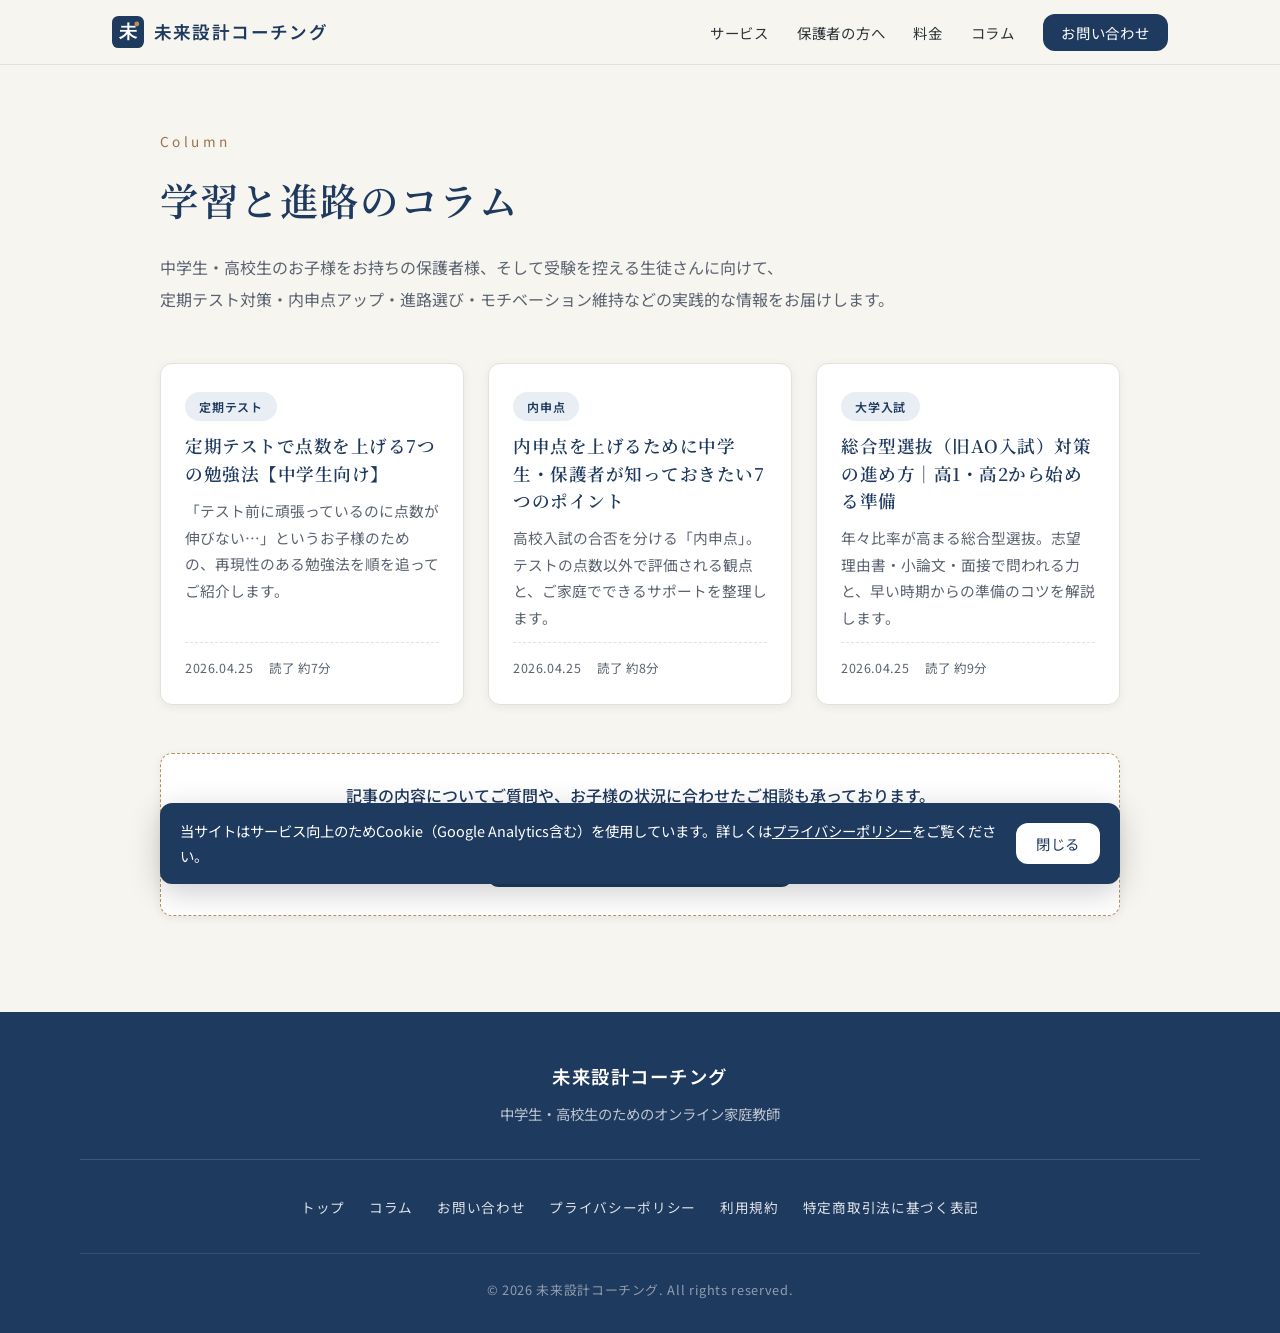
==== blog/index.html @ 023ea5d1 "保護者の声デザイン統一 + ブログ機能追加 (改善レポート 2-8) 保護者の声: - 受講生の声と同じ .voices/.voice 構造に統一 (デザインを揃えるため) - 学年・属性をメタ行に統" ====
<!DOCTYPE html>
<html lang="ja">
<head>
  <meta charset="UTF-8">
  <meta name="viewport" content="width=device-width, initial-scale=1.0">
  <title>コラム一覧 | 未来設計コーチング</title>
  <meta name="description" content="中学生・高校生のお子様をお持ちの保護者様向けに、定期テスト対策・内申点アップ・進路選びなど、学習と進路設計に役立つコラムをお届けします。">
  <meta name="theme-color" content="#1f3a5f">

  <link rel="canonical" href="https://online-miraiplan.github.io/mirai-coaching/blog/">
  <link rel="icon" href="../favicon.svg" type="image/svg+xml">
  <link rel="apple-touch-icon" href="../favicon.svg">

  <meta property="og:type" content="website">
  <meta property="og:url" content="https://online-miraiplan.github.io/mirai-coaching/blog/">
  <meta property="og:title" content="コラム一覧 | 未来設計コーチング">
  <meta property="og:description" content="中学生・高校生の学習と進路に役立つコラム集。">
  <meta property="og:image" content="https://online-miraiplan.github.io/mirai-coaching/og-image.png">
  <meta property="og:site_name" content="未来設計コーチング">
  <meta property="og:locale" content="ja_JP">

  <link rel="preconnect" href="https://fonts.googleapis.com">
  <link rel="preconnect" href="https://fonts.gstatic.com" crossorigin>
  <link rel="stylesheet" href="https://fonts.googleapis.com/css2?family=Noto+Sans+JP:wght@400;500;600;700&family=Noto+Serif+JP:wght@500;600;700&display=swap">
  <link rel="stylesheet" href="../style.css">

  <script async src="https://www.googletagmanager.com/gtag/js?id=G-MP6NMWTLZE"></script>
  <script>
    window.dataLayer = window.dataLayer || [];
    function gtag(){dataLayer.push(arguments);}
    gtag('js', new Date());
    gtag('config', 'G-MP6NMWTLZE');
  </script>
</head>
<body>
  <a href="#main" class="skip-link">本文へスキップ</a>
  <header class="header">
    <nav class="nav">
      <a href="../" class="nav__logo" aria-label="未来設計コーチング トップへ">
        <img src="../favicon.svg" alt="" width="28" height="28" class="nav__logo-img">
        <span>未来設計コーチング</span>
      </a>
      <ul class="nav__menu">
        <li><a href="../#about">サービス</a></li>
        <li><a href="../#parents">保護者の方へ</a></li>
        <li><a href="../#price">料金</a></li>
        <li><a href="./">コラム</a></li>
        <li><a href="../contact.html" class="nav__cta">お問い合わせ</a></li>
      </ul>
    </nav>
  </header>

  <main id="main" class="blog-list">
    <div class="blog-list__inner">
      <p class="section__eyebrow">Column</p>
      <h1 class="blog-list__title">学習と進路のコラム</h1>
      <p class="blog-list__lead">
        中学生・高校生のお子様をお持ちの保護者様、そして受験を控える生徒さんに向けて、<br>
        定期テスト対策・内申点アップ・進路選び・モチベーション維持などの実践的な情報をお届けします。
      </p>

      <ul class="blog-list__cards">
        <li>
          <a href="teiki-test-points-up.html" class="blog-card">
            <span class="blog-card__category">定期テスト</span>
            <h2 class="blog-card__title">定期テストで点数を上げる7つの勉強法【中学生向け】</h2>
            <p class="blog-card__excerpt">
              「テスト前に頑張っているのに点数が伸びない…」というお子様のための、再現性のある勉強法を順を追ってご紹介します。
            </p>
            <p class="blog-card__meta">
              <time datetime="2026-04-25">2026.04.25</time>
              <span>読了 約7分</span>
            </p>
          </a>
        </li>
        <li>
          <a href="naishin-up-guide.html" class="blog-card">
            <span class="blog-card__category">内申点</span>
            <h2 class="blog-card__title">内申点を上げるために中学生・保護者が知っておきたい7つのポイント</h2>
            <p class="blog-card__excerpt">
              高校入試の合否を分ける「内申点」。テストの点数以外で評価される観点と、ご家庭でできるサポートを整理します。
            </p>
            <p class="blog-card__meta">
              <time datetime="2026-04-25">2026.04.25</time>
              <span>読了 約8分</span>
            </p>
          </a>
        </li>
        <li>
          <a href="sougougata-senbatsu-guide.html" class="blog-card">
            <span class="blog-card__category">大学入試</span>
            <h2 class="blog-card__title">総合型選抜（旧AO入試）対策の進め方｜高1・高2から始める準備</h2>
            <p class="blog-card__excerpt">
              年々比率が高まる総合型選抜。志望理由書・小論文・面接で問われる力と、早い時期からの準備のコツを解説します。
            </p>
            <p class="blog-card__meta">
              <time datetime="2026-04-25">2026.04.25</time>
              <span>読了 約9分</span>
            </p>
          </a>
        </li>
      </ul>

      <div class="blog-list__cta section-cta">
        <p class="section-cta__lead">記事の内容についてご質問や、お子様の状況に合わせたご相談も承っております。</p>
        <a href="../contact.html" class="btn btn--primary">無料カウンセリングを予約する</a>
      </div>
    </div>
  </main>

  <footer class="footer">
    <div class="footer__inner">
      <p class="footer__logo">未来設計コーチング</p>
      <p class="footer__text">中学生・高校生のためのオンライン家庭教師</p>
      <ul class="footer__links">
        <li><a href="../">トップ</a></li>
        <li><a href="./">コラム</a></li>
        <li><a href="../contact.html">お問い合わせ</a></li>
        <li><a href="../privacy.html">プライバシーポリシー</a></li>
        <li><a href="../terms.html">利用規約</a></li>
        <li><a href="../tokusho.html">特定商取引法に基づく表記</a></li>
      </ul>
      <p class="footer__copy">&copy; 2026 未来設計コーチング. All rights reserved.</p>
    </div>
  </footer>

  <div class="cookie-banner" id="cookie-banner" role="region" aria-label="Cookie利用についての通知" hidden>
    <p class="cookie-banner__text">
      当サイトはサービス向上のためCookie（Google Analytics含む）を使用しています。詳しくは<a href="../privacy.html">プライバシーポリシー</a>をご覧ください。
    </p>
    <button type="button" class="cookie-banner__close" aria-label="通知を閉じる">閉じる</button>
  </div>

  <script>
    (function () {
      var banner = document.getElementById("cookie-banner");
      if (!banner) return;
      var dismissed = false;
      try { dismissed = localStorage.getItem("cookie-notice-dismissed") === "1"; } catch (e) {}
      if (dismissed) return;
      banner.hidden = false;
      banner.querySelector(".cookie-banner__close").addEventListener("click", function () {
        banner.hidden = true;
        try { localStorage.setItem("cookie-notice-dismissed", "1"); } catch (e) {}
      });
    })();
  </script>
</body>
</html>
---- style.css ----
:root {
  --color-bg: #f7f5f0;
  --color-surface: #ffffff;
  --color-text: #2c3338;
  --color-text-muted: #5b6370;
  --color-primary: #1f3a5f;
  --color-primary-dark: #15294a;
  --color-accent: #b8925a;
  --color-accent-dark: #97764a;
  --color-sub: #6b8faf;
  --color-sub-soft: #e8eef4;
  --color-border: #e5e1d8;
  --shadow-sm: 0 2px 8px rgba(31, 58, 95, 0.08);
  --shadow-md: 0 10px 30px rgba(31, 58, 95, 0.12);
  --shadow-lg: 0 24px 48px rgba(31, 58, 95, 0.18);
  --radius: 12px;
  --radius-sm: 6px;
  --font-serif: "Noto Serif JP", "Hiragino Mincho ProN", "Yu Mincho", "YuMincho", serif;
  --font-sans: "Noto Sans JP", "Hiragino Sans", "Yu Gothic", "YuGothic", "Meiryo", sans-serif;
  --header-height: 64px;
}

* {
  margin: 0;
  padding: 0;
  box-sizing: border-box;
}

html {
  scroll-behavior: smooth;
  scroll-padding-top: var(--header-height);
}

body {
  font-family: var(--font-sans);
  line-height: 1.8;
  color: var(--color-text);
  background: var(--color-bg);
  -webkit-font-smoothing: antialiased;
}

h1, h2, h3, h4,
.hero__title, .section__title, .card__title,
.teacher__name, .teacher__highlight-lead,
.legal__title, .legal__heading,
.price-model__title, .plans__extra-title {
  font-family: var(--font-serif);
  font-weight: 600;
  letter-spacing: 0.02em;
}

body.no-scroll {
  overflow: hidden;
}

a {
  color: inherit;
}

img {
  max-width: 100%;
  display: block;
}

:focus-visible {
  outline: 2px solid var(--color-accent);
  outline-offset: 3px;
  border-radius: 2px;
}

/* Skip link */
.skip-link {
  position: absolute;
  top: -100px;
  left: 1rem;
  background: var(--color-primary);
  color: #fff;
  padding: 0.75rem 1.25rem;
  border-radius: var(--radius);
  text-decoration: none;
  z-index: 200;
  transition: top 0.2s;
}

.skip-link:focus {
  top: 1rem;
}

/* Header */
.header {
  position: sticky;
  top: 0;
  background: rgba(247, 245, 240, 0.95);
  -webkit-backdrop-filter: blur(8px);
  backdrop-filter: blur(8px);
  border-bottom: 1px solid var(--color-border);
  z-index: 100;
}

.nav {
  max-width: 1120px;
  margin: 0 auto;
  padding: 0.9rem 2rem;
  display: flex;
  justify-content: space-between;
  align-items: center;
  min-height: var(--header-height);
}

.nav__logo {
  display: flex;
  align-items: center;
  gap: 0.6rem;
  font-size: 1.1rem;
  font-weight: 600;
  letter-spacing: 0.08em;
  color: var(--color-primary);
  text-decoration: none;
}

.nav__logo-img {
  width: 32px;
  height: 32px;
}

.nav__menu {
  list-style: none;
  display: flex;
  gap: 1.75rem;
  align-items: center;
}

.nav__menu a {
  font-size: 0.9rem;
  text-decoration: none;
  color: var(--color-text);
  transition: color 0.2s;
  letter-spacing: 0.05em;
}

.nav__menu a:hover {
  color: var(--color-accent);
}

.nav__cta {
  background: var(--color-primary);
  color: #fff !important;
  padding: 0.5rem 1.15rem;
  border-radius: var(--radius);
  transition: background 0.2s;
}

.nav__cta:hover {
  background: var(--color-primary-dark);
  color: #fff !important;
}

.nav__toggle {
  display: none;
  background: transparent;
  border: 0;
  width: 44px;
  height: 44px;
  cursor: pointer;
  padding: 10px;
  position: relative;
}

.nav__toggle-bar {
  display: block;
  width: 24px;
  height: 2px;
  background: var(--color-primary);
  margin: 5px auto;
  transition: transform 0.25s, opacity 0.25s;
}

.nav__toggle[aria-expanded="true"] .nav__toggle-bar:nth-child(1) {
  transform: translateY(7px) rotate(45deg);
}

.nav__toggle[aria-expanded="true"] .nav__toggle-bar:nth-child(2) {
  opacity: 0;
}

.nav__toggle[aria-expanded="true"] .nav__toggle-bar:nth-child(3) {
  transform: translateY(-7px) rotate(-45deg);
}

/* Hero */
.hero {
  padding: 6rem 2rem 7rem;
  background: linear-gradient(180deg, #f7f5f0 0%, #ede8dc 100%);
  position: relative;
  overflow: hidden;
}

.hero::before {
  content: "";
  position: absolute;
  top: -120px;
  right: -120px;
  width: 400px;
  height: 400px;
  background: radial-gradient(circle, rgba(184, 146, 90, 0.12) 0%, transparent 70%);
  border-radius: 50%;
}

.hero__inner {
  max-width: 1120px;
  margin: 0 auto;
  display: grid;
  grid-template-columns: 1.1fr 0.9fr;
  align-items: center;
  gap: 3rem;
  position: relative;
}

.hero__body {
  text-align: left;
}

.hero__visual {
  position: relative;
}

.hero__svg {
  width: 100%;
  height: auto;
  display: block;
}

.hero__lead {
  font-size: 0.95rem;
  color: var(--color-accent-dark);
  letter-spacing: 0.2em;
  margin-bottom: 1.5rem;
}

.hero__title {
  font-size: clamp(2.2rem, 5vw, 3.6rem);
  font-weight: 600;
  line-height: 1.4;
  color: var(--color-primary);
  margin-bottom: 2rem;
  letter-spacing: 0.05em;
}

.hero__desc {
  font-size: 1.05rem;
  color: var(--color-text-muted);
  margin-bottom: 3rem;
  line-height: 2;
}

.hero__actions {
  display: flex;
  gap: 1rem;
  flex-wrap: wrap;
}

/* Buttons */
.btn {
  display: inline-block;
  padding: 0.9rem 2.25rem;
  font-size: 0.95rem;
  letter-spacing: 0.1em;
  text-decoration: none;
  border-radius: var(--radius);
  transition: all 0.25s;
  border: 1px solid transparent;
  cursor: pointer;
  font-family: inherit;
}

.btn--primary {
  background: var(--color-primary);
  color: #fff;
}

.btn--primary:hover {
  background: var(--color-primary-dark);
  transform: translateY(-1px);
  box-shadow: var(--shadow-md);
}

.btn--ghost {
  background: transparent;
  color: var(--color-primary);
  border-color: var(--color-primary);
}

.btn--ghost:hover {
  background: var(--color-primary);
  color: #fff;
}

.btn--block {
  display: block;
  width: 100%;
  padding: 1.1rem;
  font-size: 1rem;
  margin-top: 1rem;
}

.btn:disabled,
.btn[disabled] {
  opacity: 0.6;
  cursor: not-allowed;
  transform: none !important;
  box-shadow: none !important;
}

/* Sections */
.section {
  padding: 6rem 2rem;
}

.section--alt {
  background: var(--color-surface);
}

.section__inner {
  max-width: 1120px;
  margin: 0 auto;
  text-align: center;
}

.section__inner--narrow {
  max-width: 720px;
}

.section__eyebrow {
  font-size: 0.85rem;
  color: var(--color-accent-dark);
  letter-spacing: 0.25em;
  margin-bottom: 0.75rem;
}

.section__title {
  font-size: clamp(1.6rem, 3vw, 2.2rem);
  color: var(--color-primary);
  margin-bottom: 2.5rem;
  font-weight: 600;
  letter-spacing: 0.05em;
}

.section__text {
  font-size: 1rem;
  color: var(--color-text-muted);
  margin-bottom: 2rem;
  line-height: 2;
}

/* Cards */
.cards {
  display: grid;
  grid-template-columns: repeat(auto-fit, minmax(280px, 1fr));
  gap: 2rem;
  margin-top: 3rem;
  text-align: left;
}

.card {
  position: relative;
  padding: 2.25rem 1.75rem 2rem;
  background: var(--color-surface);
  border: 1px solid var(--color-border);
  border-radius: var(--radius);
  transition: transform 0.25s, box-shadow 0.25s, border-color 0.25s;
  overflow: hidden;
}

.card::before {
  content: "";
  position: absolute;
  top: 0;
  left: 0;
  width: 100%;
  height: 4px;
  background: linear-gradient(90deg, var(--color-accent), var(--color-sub));
  opacity: 0;
  transition: opacity 0.3s;
}

.card:hover {
  transform: translateY(-6px);
  box-shadow: var(--shadow-md);
  border-color: transparent;
}

.card:hover::before {
  opacity: 1;
}

.card__icon {
  width: 56px;
  height: 56px;
  border-radius: 14px;
  background: linear-gradient(135deg, rgba(184, 146, 90, 0.12), rgba(31, 58, 95, 0.08));
  color: var(--color-primary);
  display: flex;
  align-items: center;
  justify-content: center;
  margin-bottom: 1.25rem;
  transition: transform 0.3s, color 0.3s;
}

.card:hover .card__icon {
  transform: rotate(-6deg) scale(1.05);
  color: var(--color-accent-dark);
}

.card__num {
  font-family: var(--font-serif);
  font-size: 0.78rem;
  color: var(--color-accent-dark);
  letter-spacing: 0.3em;
  margin-bottom: 0.5rem;
  font-weight: 500;
}

.card__title {
  font-size: 1.25rem;
  color: var(--color-primary);
  margin-bottom: 1rem;
  font-weight: 600;
}

.card__text {
  color: var(--color-text-muted);
  font-size: 0.95rem;
  line-height: 1.9;
}

/* Teacher */
.teacher {
  display: grid;
  grid-template-columns: 260px 1fr;
  gap: 3rem;
  margin-top: 2.5rem;
  text-align: left;
  max-width: 960px;
  margin-left: auto;
  margin-right: auto;
}

.teacher__aside {
  text-align: center;
}

.teacher__avatar {
  width: 160px;
  height: 160px;
  border-radius: 50%;
  overflow: hidden;
  display: flex;
  align-items: center;
  justify-content: center;
  margin: 0 auto 1.5rem;
  box-shadow: var(--shadow-md);
  background: var(--color-sub-soft);
}

.teacher__avatar svg,
.teacher__avatar picture,
.teacher__avatar img {
  width: 100%;
  height: 100%;
  display: block;
  object-fit: cover;
  object-position: center top;
}

.teacher__meta {
  text-align: center;
}

.teacher__name {
  font-size: 1.3rem;
  color: var(--color-primary);
  font-weight: 600;
  margin-bottom: 0.75rem;
  letter-spacing: 0.05em;
}

.teacher__role {
  display: block;
  font-size: 0.85rem;
  color: var(--color-accent-dark);
  font-weight: 400;
  letter-spacing: 0.15em;
  margin-top: 0.25rem;
}

.teacher__tags {
  list-style: none;
  display: flex;
  flex-wrap: wrap;
  gap: 0.4rem;
  justify-content: center;
}

.teacher__tags li {
  font-size: 0.8rem;
  background: var(--color-bg);
  border: 1px solid var(--color-border);
  padding: 0.25rem 0.75rem;
  border-radius: 999px;
  color: var(--color-text-muted);
}

.teacher__body p {
  color: var(--color-text);
  margin-bottom: 1.25rem;
  line-height: 2;
  font-size: 1rem;
}

.teacher__body strong {
  color: var(--color-primary);
  font-weight: 600;
}

/* Plans */
.plans {
  display: grid;
  grid-template-columns: repeat(auto-fit, minmax(280px, 1fr));
  gap: 2rem;
  max-width: 800px;
  margin: 3rem auto 1.5rem;
}

.plan {
  padding: 2.5rem 2rem;
  background: var(--color-bg);
  border: 1px solid var(--color-border);
  border-radius: var(--radius);
  text-align: center;
}

.plan--highlight {
  background: var(--color-primary);
  color: #fff;
  border-color: var(--color-primary);
  transform: scale(1.02);
}

.plan__name {
  font-size: 1.2rem;
  margin-bottom: 1.25rem;
  font-weight: 600;
  letter-spacing: 0.05em;
}

.plan__price {
  font-size: 2.4rem;
  font-weight: 600;
  margin-bottom: 1.5rem;
  color: var(--color-primary);
  letter-spacing: 0.02em;
}

.plan--highlight .plan__price {
  color: #fff;
}

.plan__price span {
  font-size: 1.2rem;
  margin-right: 0.2rem;
}

.plan__price small {
  font-size: 0.85rem;
  font-weight: 400;
  color: var(--color-text-muted);
  margin-left: 0.3rem;
}

.plan--highlight .plan__price small {
  color: rgba(255, 255, 255, 0.8);
}

.plan__list {
  list-style: none;
  text-align: left;
  border-top: 1px solid var(--color-border);
  padding-top: 1.25rem;
}

.plan--highlight .plan__list {
  border-color: rgba(255, 255, 255, 0.2);
}

.plan__list li {
  padding: 0.5rem 0;
  font-size: 0.95rem;
  padding-left: 1.25rem;
  position: relative;
}

.plan__list li::before {
  content: "・";
  position: absolute;
  left: 0;
  color: var(--color-accent);
}

.plans__note {
  font-size: 0.85rem;
  color: var(--color-text-muted);
  margin-top: 1.5rem;
  line-height: 1.9;
}

/* FAQ */
.faq {
  text-align: left;
  margin-top: 2rem;
}

.faq__item {
  background: var(--color-surface);
  border: 1px solid var(--color-border);
  border-radius: var(--radius);
  margin-bottom: 0.75rem;
  overflow: hidden;
  transition: box-shadow 0.2s;
}

.faq__item:hover {
  box-shadow: var(--shadow-sm);
}

.faq__item[open] {
  box-shadow: var(--shadow-sm);
}

.faq__q {
  padding: 1.1rem 3rem 1.1rem 1.5rem;
  font-weight: 600;
  color: var(--color-primary);
  cursor: pointer;
  list-style: none;
  position: relative;
  font-size: 1rem;
  line-height: 1.6;
}

.faq__q::-webkit-details-marker {
  display: none;
}

.faq__q::before {
  content: "Q";
  display: inline-block;
  color: var(--color-accent);
  font-weight: 600;
  margin-right: 0.75rem;
  letter-spacing: 0.05em;
}

.faq__q::after {
  content: "+";
  position: absolute;
  right: 1.5rem;
  top: 50%;
  transform: translateY(-50%);
  font-size: 1.5rem;
  color: var(--color-accent);
  transition: transform 0.25s;
  line-height: 1;
}

.faq__item[open] .faq__q::after {
  content: "−";
}

.faq__a {
  padding: 0 1.5rem 1.25rem;
  color: var(--color-text-muted);
  line-height: 1.9;
  font-size: 0.95rem;
}

.faq__a ul {
  padding-left: 1.25rem;
  margin: 0.5rem 0;
}

.faq__a strong {
  color: var(--color-primary);
  font-weight: 600;
}

.faq__category {
  font-size: 0.85rem;
  font-weight: 600;
  color: var(--color-accent-dark);
  letter-spacing: 0.1em;
  text-transform: uppercase;
  margin: 2rem 0 0.75rem;
  padding-left: 0.75rem;
  border-left: 3px solid var(--color-accent);
}

.faq__category:first-child {
  margin-top: 0.5rem;
}

/* Form */
.form {
  text-align: left;
  margin-top: 2rem;
}

.form__row {
  margin-bottom: 1.5rem;
}

.form__label {
  display: block;
  font-size: 0.9rem;
  margin-bottom: 0.5rem;
  color: var(--color-primary);
  font-weight: 500;
  letter-spacing: 0.05em;
}

.required {
  display: inline-block;
  font-size: 0.7rem;
  background: var(--color-accent);
  color: #fff;
  padding: 0.1rem 0.5rem;
  border-radius: 2px;
  margin-left: 0.5rem;
  vertical-align: middle;
}

.form__input {
  width: 100%;
  padding: 0.85rem 1rem;
  font-size: 1rem;
  border: 1px solid var(--color-border);
  border-radius: var(--radius);
  background: #fff;
  font-family: inherit;
  color: var(--color-text);
  transition: border-color 0.2s, box-shadow 0.2s;
}

.form__input:focus {
  outline: none;
  border-color: var(--color-primary);
  box-shadow: 0 0 0 3px rgba(31, 58, 95, 0.08);
}

textarea.form__input {
  resize: vertical;
}

.form__consent {
  font-size: 0.9rem;
  color: var(--color-text-muted);
}

.form__consent label {
  display: flex;
  align-items: flex-start;
  gap: 0.6rem;
  cursor: pointer;
  line-height: 1.7;
}

.form__consent input[type="checkbox"] {
  margin-top: 0.35em;
  flex-shrink: 0;
}

.form__consent a {
  color: var(--color-primary);
  text-decoration: underline;
}

.form__status {
  margin-top: 1rem;
  padding: 0.9rem 1rem;
  border-radius: var(--radius);
  font-size: 0.95rem;
  min-height: 1.2em;
}

.form__status:empty {
  display: none;
}

.form__status--loading {
  background: #f0ede4;
  color: var(--color-text-muted);
}

.form__status--success {
  background: #e8f0e6;
  color: #2d5a2d;
  border: 1px solid #c8dbc2;
}

.form__status--error {
  background: #fbecec;
  color: #8a2a2a;
  border: 1px solid #eccccc;
}

/* Legal pages */
.legal {
  padding: 4rem 2rem 6rem;
}

.legal__inner {
  max-width: 820px;
  margin: 0 auto;
}

.legal__title {
  font-size: clamp(1.8rem, 4vw, 2.4rem);
  color: var(--color-primary);
  margin-bottom: 2.5rem;
  font-weight: 600;
  letter-spacing: 0.05em;
}

.legal__heading {
  font-size: 1.15rem;
  color: var(--color-primary);
  margin: 2.5rem 0 1rem;
  font-weight: 600;
  padding-bottom: 0.5rem;
  border-bottom: 1px solid var(--color-border);
}

.legal__text {
  color: var(--color-text);
  line-height: 2;
  margin-bottom: 1rem;
  font-size: 0.98rem;
}

.legal__text a {
  color: var(--color-primary);
  text-decoration: underline;
}

.legal__list {
  padding-left: 1.5rem;
  margin-bottom: 1rem;
  color: var(--color-text);
  line-height: 2;
}

.legal__list li {
  margin-bottom: 0.25rem;
  font-size: 0.98rem;
}

.legal__meta {
  margin-top: 3rem;
  color: var(--color-text-muted);
  font-size: 0.9rem;
  text-align: right;
}

.legal__table {
  width: 100%;
  border-collapse: collapse;
  margin-top: 1.5rem;
  background: var(--color-surface);
  box-shadow: var(--shadow-sm);
  border-radius: var(--radius);
  overflow: hidden;
}

.legal__table th,
.legal__table td {
  padding: 1rem 1.25rem;
  text-align: left;
  border-bottom: 1px solid var(--color-border);
  vertical-align: top;
  font-size: 0.95rem;
  line-height: 1.9;
}

.legal__table th {
  background: var(--color-bg);
  color: var(--color-primary);
  font-weight: 600;
  white-space: nowrap;
  width: 38%;
}

.legal__table tr:last-child th,
.legal__table tr:last-child td {
  border-bottom: 0;
}

.legal__table a {
  color: var(--color-primary);
  text-decoration: underline;
}

/* Voices */
.voices {
  display: grid;
  grid-template-columns: repeat(2, 1fr);
  gap: 1.5rem;
  margin-top: 3rem;
  text-align: left;
}

@media (max-width: 720px) {
  .voices {
    grid-template-columns: 1fr;
  }
}

.voice {
  background: var(--color-surface);
  border: 1px solid var(--color-border);
  border-left: 3px solid var(--color-accent);
  border-radius: var(--radius);
  padding: 1.75rem 1.5rem 1.25rem;
  margin: 0;
  box-shadow: var(--shadow-sm);
  display: flex;
  flex-direction: column;
}

.voice__text {
  margin: 0 0 1rem;
  padding: 0;
  color: var(--color-text);
  font-size: 0.95rem;
  line-height: 2;
  position: relative;
  quotes: "「" "」";
  flex: 1;
}

.voice__text::before {
  content: open-quote;
  color: var(--color-accent);
  font-size: 1.6rem;
  line-height: 1;
  vertical-align: -0.1em;
  margin-right: 0.1em;
}

.voice__text::after {
  content: close-quote;
  color: var(--color-accent);
  font-size: 1.6rem;
  line-height: 1;
  vertical-align: -0.1em;
}

.voice__meta {
  font-size: 0.85rem;
  color: var(--color-accent-dark);
  letter-spacing: 0.1em;
  padding-top: 0.75rem;
  border-top: 1px dashed var(--color-border);
}

.voices__note {
  margin-top: 2rem;
  font-size: 0.8rem;
  color: var(--color-text-muted);
  text-align: center;
}

/* Price table */
.price-table {
  display: grid;
  grid-template-columns: 1.2fr 1fr 1fr;
  background: var(--color-surface);
  border: 1px solid var(--color-border);
  border-radius: var(--radius);
  overflow: hidden;
  margin: 3rem auto 2rem;
  box-shadow: var(--shadow-sm);
  max-width: 820px;
}

.price-table__head {
  display: contents;
}

.price-table__head > div {
  background: var(--color-primary);
  color: #fff;
  padding: 0.9rem 1rem;
  font-size: 0.9rem;
  letter-spacing: 0.1em;
  text-align: center;
  font-weight: 600;
}

.price-table__row {
  display: contents;
}

.price-table__row > div {
  padding: 1.1rem 1rem;
  border-bottom: 1px solid var(--color-border);
  text-align: center;
}

.price-table__row:last-child > div {
  border-bottom: 0;
}

.price-table__grade {
  text-align: left !important;
  font-weight: 600;
  color: var(--color-primary);
  background: var(--color-bg);
  font-size: 0.95rem;
}

.price-table__cell {
  display: flex;
  flex-direction: column;
  align-items: center;
  gap: 0.15rem;
}

.price-table__price {
  font-size: 1.25rem;
  font-weight: 600;
  color: var(--color-primary);
  letter-spacing: 0.02em;
}

.price-table__price small {
  font-size: 0.75rem;
  font-weight: 400;
  color: var(--color-text-muted);
  margin-left: 0.15rem;
}

.price-table__tax {
  font-size: 0.75rem;
  color: var(--color-text-muted);
}

/* Plans extra */
.plans__extra {
  max-width: 720px;
  margin: 2.5rem auto 1.5rem;
  padding: 1.5rem 1.75rem;
  background: var(--color-bg);
  border: 1px solid var(--color-border);
  border-radius: var(--radius);
  text-align: left;
}

.plans__extra-title {
  font-size: 0.95rem;
  color: var(--color-accent-dark);
  letter-spacing: 0.15em;
  margin-bottom: 1rem;
  font-weight: 600;
}

.plans__extra-list {
  display: grid;
  grid-template-columns: auto 1fr;
  gap: 0.6rem 1.25rem;
  font-size: 0.95rem;
}

.plans__extra-list dt {
  font-weight: 600;
  color: var(--color-primary);
  white-space: nowrap;
}

.plans__extra-list dd {
  color: var(--color-text);
}

.plans__extra-note {
  display: block;
  font-size: 0.82rem;
  color: var(--color-text-muted);
  margin-top: 0.15rem;
}

/* Floating CTA */
.float-cta {
  position: fixed;
  right: 1.25rem;
  bottom: 1.25rem;
  background: var(--color-accent);
  color: #fff;
  padding: 0.9rem 1.25rem;
  border-radius: 999px;
  text-decoration: none;
  font-size: 0.9rem;
  font-weight: 600;
  letter-spacing: 0.05em;
  box-shadow: 0 8px 24px rgba(31, 58, 95, 0.25);
  display: inline-flex;
  align-items: center;
  gap: 0.55rem;
  z-index: 140;
  opacity: 0;
  transform: translateY(20px);
  pointer-events: none;
  transition: opacity 0.3s, transform 0.3s, background 0.2s;
}

.float-cta--visible {
  opacity: 1;
  transform: translateY(0);
  pointer-events: auto;
}

.float-cta:hover {
  background: var(--color-accent-dark);
}

.float-cta__icon {
  font-size: 1.15rem;
  line-height: 1;
}

.float-cta__text {
  line-height: 1.3;
  font-size: 0.82rem;
}

/* Cookie banner */
.cookie-banner {
  position: fixed;
  left: 1rem;
  right: 1rem;
  bottom: 1rem;
  max-width: 960px;
  margin: 0 auto;
  background: var(--color-primary);
  color: #fff;
  padding: 1rem 1.25rem;
  border-radius: var(--radius);
  box-shadow: 0 8px 32px rgba(0, 0, 0, 0.2);
  display: flex;
  align-items: center;
  gap: 1rem;
  z-index: 150;
  font-size: 0.9rem;
  line-height: 1.7;
}

.cookie-banner[hidden] {
  display: none;
}

.cookie-banner__text {
  flex: 1;
  margin: 0;
}

.cookie-banner__text a {
  color: #fff;
  text-decoration: underline;
}

.cookie-banner__close {
  flex-shrink: 0;
  background: #fff;
  color: var(--color-primary);
  border: 0;
  padding: 0.6rem 1.25rem;
  font-size: 0.9rem;
  border-radius: var(--radius);
  cursor: pointer;
  font-family: inherit;
  letter-spacing: 0.05em;
  transition: background 0.2s;
}

.cookie-banner__close:hover {
  background: var(--color-bg);
}

@media (max-width: 560px) {
  .cookie-banner {
    flex-direction: column;
    align-items: stretch;
    text-align: center;
    gap: 0.75rem;
  }
}

/* Footer */
.footer {
  background: var(--color-primary);
  color: #fff;
  padding: 3rem 2rem 2rem;
  text-align: center;
}

.footer__inner {
  max-width: 1120px;
  margin: 0 auto;
}

.footer__logo {
  font-size: 1.15rem;
  font-weight: 600;
  letter-spacing: 0.08em;
  margin-bottom: 0.5rem;
}

.footer__text {
  font-size: 0.9rem;
  color: rgba(255, 255, 255, 0.7);
  margin-bottom: 2rem;
}

.footer__info {
  display: inline-grid;
  grid-template-columns: auto 1fr;
  gap: 0.4rem 1.5rem;
  text-align: left;
  font-size: 0.85rem;
  color: rgba(255, 255, 255, 0.8);
  margin-bottom: 2rem;
  line-height: 1.8;
}

.footer__info dt {
  font-weight: 600;
  color: rgba(255, 255, 255, 0.9);
}

.footer__links {
  list-style: none;
  display: flex;
  justify-content: center;
  gap: 1.5rem;
  flex-wrap: wrap;
  margin-bottom: 2rem;
  padding-top: 2rem;
  border-top: 1px solid rgba(255, 255, 255, 0.15);
}

.footer__links a {
  color: rgba(255, 255, 255, 0.85);
  font-size: 0.85rem;
  text-decoration: none;
  letter-spacing: 0.05em;
}

.footer__links a:hover {
  color: #fff;
  text-decoration: underline;
}

.footer__copy {
  font-size: 0.8rem;
  color: rgba(255, 255, 255, 0.5);
  letter-spacing: 0.05em;
  padding-top: 1.5rem;
  border-top: 1px solid rgba(255, 255, 255, 0.1);
}

/* Responsive */
@media (max-width: 900px) {
  .teacher {
    grid-template-columns: 1fr;
    gap: 2rem;
  }
  .teacher__avatar {
    width: 120px;
    height: 120px;
  }
  .hero__inner {
    grid-template-columns: 1fr;
    text-align: center;
    gap: 2rem;
  }
  .hero__body {
    text-align: center;
  }
  .hero__actions {
    justify-content: center;
  }
  .hero__visual {
    max-width: 420px;
    margin: 0 auto;
  }
}

@media (max-width: 768px) {
  .nav {
    padding: 0.75rem 1.25rem;
  }
  .nav__logo {
    font-size: 1rem;
  }
  .nav__toggle {
    display: block;
  }
  .nav__menu {
    position: fixed;
    top: var(--header-height);
    left: 0;
    right: 0;
    bottom: 0;
    background: #ffffff;
    flex-direction: column;
    align-items: stretch;
    gap: 0;
    padding: 1.5rem;
    transform: translateX(100%);
    transition: transform 0.3s;
    overflow-y: auto;
    z-index: 110;
    box-shadow: -8px 0 24px rgba(31, 58, 95, 0.1);
  }
  .nav__menu--open {
    transform: translateX(0);
  }
  .nav__menu li {
    border-bottom: 1px solid var(--color-border);
  }
  .nav__menu a {
    display: block;
    padding: 1.1rem 0.75rem;
    font-size: 1.05rem;
    color: var(--color-primary);
    font-weight: 600;
    letter-spacing: 0.06em;
    opacity: 1;
  }
  .nav__menu a:hover,
  .nav__menu a:focus {
    color: var(--color-accent);
    background: var(--color-sub-soft);
  }
  .nav__cta {
    margin-top: 1rem;
    text-align: center;
  }
  body.no-scroll .float-cta {
    display: none;
  }
  .hero {
    padding: 4rem 1.25rem 5rem;
  }
  .section {
    padding: 4rem 1.25rem;
  }
  .legal {
    padding: 3rem 1.25rem 5rem;
  }
  .plan--highlight {
    transform: none;
  }
  .legal__table th {
    width: 35%;
    font-size: 0.9rem;
  }
  .legal__table th,
  .legal__table td {
    padding: 0.85rem 0.9rem;
    font-size: 0.9rem;
  }
  .footer {
    padding: 2.5rem 1.25rem 2rem;
  }
  .footer__links {
    gap: 1rem;
    flex-direction: column;
    align-items: center;
  }
  .price-table {
    grid-template-columns: 1fr;
  }
  .price-table__head {
    display: none;
  }
  .price-table__row {
    display: block;
    padding: 1rem 1.25rem;
    border-bottom: 1px solid var(--color-border);
  }
  .price-table__row:last-child {
    border-bottom: 0;
  }
  .price-table__row > div {
    border-bottom: 0;
    padding: 0.4rem 0;
    text-align: left;
  }
  .price-table__grade {
    background: transparent;
    font-size: 1rem;
    padding-bottom: 0.5rem !important;
    border-bottom: 1px dashed var(--color-border) !important;
    margin-bottom: 0.5rem;
  }
  .price-table__cell {
    flex-direction: row;
    align-items: baseline;
    justify-content: space-between;
    gap: 0.5rem;
  }
  .price-table__cell::before {
    content: attr(data-label);
    font-size: 0.85rem;
    color: var(--color-accent-dark);
    letter-spacing: 0.1em;
    font-weight: 600;
  }
  .plans__extra-list {
    grid-template-columns: 1fr;
    gap: 0.75rem 0;
  }
  .plans__extra-list dt {
    border-top: 1px solid var(--color-border);
    padding-top: 0.75rem;
  }
  .plans__extra-list dt:first-child {
    border-top: 0;
    padding-top: 0;
  }
  .float-cta {
    right: 1rem;
    bottom: 1rem;
    padding: 0.75rem 1rem;
  }
}

/* ===== Hero badges ===== */
.hero__badges {
  list-style: none;
  display: flex;
  flex-wrap: wrap;
  justify-content: center;
  gap: 0.6rem 0.8rem;
  margin: 0 0 2rem;
  padding: 0;
}

.hero__badges li {
  display: inline-flex;
  align-items: center;
  gap: 0.5rem;
  padding: 0.6rem 1.15rem;
  background: #fff;
  border: 1px solid var(--color-border);
  border-radius: 999px;
  font-size: 1rem;
  font-weight: 600;
  color: var(--color-primary);
  box-shadow: var(--shadow-sm);
  letter-spacing: 0.02em;
  font-family: var(--font-sans);
}

.hero__badge-check {
  display: inline-flex;
  align-items: center;
  justify-content: center;
  width: 22px;
  height: 22px;
  border-radius: 50%;
  background: var(--color-accent);
  color: #fff;
  font-size: 0.75rem;
  font-weight: 700;
}

/* ===== Teacher highlight ===== */
.teacher__highlight {
  max-width: 820px;
  margin: 2rem auto 2.5rem;
  padding: 1.75rem 2rem;
  background: linear-gradient(135deg, rgba(184, 146, 90, 0.1), rgba(31, 58, 95, 0.06));
  border-left: 4px solid var(--color-accent);
  border-radius: var(--radius);
  text-align: left;
}

.teacher__highlight-lead {
  font-size: 1.25rem;
  font-weight: 600;
  color: var(--color-primary);
  margin: 0 0 0.75rem;
  letter-spacing: 0.02em;
}

.teacher__highlight-text {
  font-size: 0.98rem;
  line-height: 1.9;
  color: var(--color-text);
  margin: 0;
}

.teacher__highlight-text strong {
  color: var(--color-primary);
  font-weight: 600;
}

/* ===== Compare table ===== */
.compare {
  display: grid;
  grid-template-columns: 1.3fr 1fr 1fr 1.15fr;
  gap: 0;
  margin-top: 2.5rem;
  background: var(--color-surface);
  border: 1px solid var(--color-border);
  border-radius: var(--radius);
  overflow: hidden;
  text-align: left;
}

.compare__head,
.compare__row {
  display: contents;
}

.compare__head > *,
.compare__row > * {
  padding: 1rem 1.25rem;
  border-bottom: 1px solid var(--color-border);
  display: flex;
  flex-direction: column;
  justify-content: center;
  gap: 0.3rem;
}

.compare__head > * {
  background: var(--color-bg);
  font-weight: 600;
  color: var(--color-primary);
  font-size: 0.95rem;
  text-align: center;
  align-items: center;
}

.compare__head .compare__us {
  background: var(--color-primary);
  color: #fff;
}

.compare__label {
  font-weight: 600;
  color: var(--color-primary);
  font-size: 0.95rem;
  background: var(--color-bg);
}

.compare__cell {
  text-align: center;
  align-items: center;
}

.compare__cell.compare__us {
  background: rgba(184, 146, 90, 0.08);
}

.compare__mark {
  font-size: 1.5rem;
  font-weight: 700;
  line-height: 1;
}

.compare__mark--best { color: var(--color-accent-dark); }
.compare__mark--good { color: var(--color-primary); }
.compare__mark--mid  { color: #a0a69f; }
.compare__mark--bad  { color: #b5524a; }

.compare__note {
  font-size: 0.78rem;
  color: var(--color-text-muted);
  line-height: 1.5;
}

.compare__row:last-child > * {
  border-bottom: 0;
}

.compare-note,
.compare__note-global {
  font-size: 0.85rem;
  color: var(--color-text-muted);
}

.compare + .compare__note {
  margin-top: 1rem;
  font-size: 0.85rem;
  color: var(--color-text-muted);
}

/* ===== Price model cases ===== */
.price-model {
  margin-top: 2.5rem;
  padding: 2rem;
  background: var(--color-surface);
  border: 1px solid var(--color-border);
  border-radius: var(--radius);
  text-align: left;
}

.price-model__title {
  font-size: 1.15rem;
  color: var(--color-primary);
  font-weight: 600;
  margin: 0 0 0.5rem;
}

.price-model__note {
  font-size: 0.88rem;
  color: var(--color-text-muted);
  margin: 0 0 1.5rem;
}

.price-model__list {
  list-style: none;
  padding: 0;
  margin: 0;
  display: grid;
  grid-template-columns: repeat(auto-fit, minmax(240px, 1fr));
  gap: 1rem;
}

.price-model__item {
  padding: 1.25rem 1.5rem;
  background: var(--color-bg);
  border: 1px solid var(--color-border);
  border-radius: var(--radius);
}

.price-model__label {
  font-size: 0.9rem;
  color: var(--color-primary);
  font-weight: 600;
  margin: 0 0 0.5rem;
}

.price-model__calc {
  font-size: 0.82rem;
  color: var(--color-text-muted);
  margin: 0 0 0.75rem;
  line-height: 1.6;
}

.price-model__total {
  font-size: 1rem;
  color: var(--color-text);
  margin: 0;
}

.price-model__total strong {
  font-size: 1.5rem;
  color: var(--color-accent-dark);
  font-weight: 700;
  letter-spacing: 0.02em;
}

.price-model__total small {
  font-size: 0.78rem;
  color: var(--color-text-muted);
  margin-left: 0.25rem;
}

/* ===== SNS links ===== */
.sns {
  list-style: none;
  padding: 0;
  margin: 1.5rem 0 1rem;
  display: flex;
  flex-wrap: wrap;
  justify-content: center;
  gap: 0.75rem;
}

.sns__link {
  display: inline-flex;
  align-items: center;
  gap: 0.5rem;
  padding: 0.55rem 1rem;
  background: rgba(255, 255, 255, 0.08);
  border: 1px solid rgba(255, 255, 255, 0.2);
  border-radius: 999px;
  color: inherit;
  text-decoration: none;
  font-size: 0.85rem;
  transition: background 0.2s, border-color 0.2s, transform 0.2s;
}

.sns__link:hover {
  background: rgba(255, 255, 255, 0.15);
  border-color: rgba(255, 255, 255, 0.4);
  transform: translateY(-1px);
}

.sns__icon {
  width: 20px;
  height: 20px;
  flex-shrink: 0;
}

.sns__label {
  font-weight: 500;
  letter-spacing: 0.02em;
}

/* ===== Compare table - mobile ===== */
@media (max-width: 768px) {
  .compare {
    display: block;
    border: 0;
    background: transparent;
  }
  .compare__head {
    display: none;
  }
  .compare__row {
    display: grid;
    grid-template-columns: 1fr 1fr;
    background: var(--color-surface);
    border: 1px solid var(--color-border);
    border-radius: var(--radius);
    margin-bottom: 1rem;
    overflow: hidden;
  }
  .compare__row > * {
    border-bottom: 1px solid var(--color-border);
    padding: 0.75rem 1rem;
    text-align: left;
    align-items: flex-start;
  }
  .compare__label {
    grid-column: 1 / -1;
    background: var(--color-primary);
    color: #fff;
    font-size: 1rem;
    padding: 0.85rem 1rem;
    align-items: center;
    justify-content: center;
    text-align: center;
  }
  .compare__cell {
    text-align: left;
    align-items: flex-start;
    flex-direction: row;
    gap: 0.6rem;
    flex-wrap: wrap;
  }
  .compare__cell::before {
    content: attr(data-label);
    display: block;
    width: 100%;
    font-size: 0.75rem;
    color: var(--color-text-muted);
    font-weight: 600;
    letter-spacing: 0.05em;
  }
  .compare__mark {
    font-size: 1.2rem;
  }
  .compare__cell.compare__us {
    background: rgba(184, 146, 90, 0.1);
  }
}

/* ===== Stats block (teacher) ===== */
.stats {
  list-style: none;
  padding: 0;
  margin: 0 auto 3rem;
  max-width: 820px;
  display: grid;
  grid-template-columns: repeat(3, 1fr);
  gap: 1rem;
  justify-content: center;
}

.stats__item {
  background: var(--color-surface);
  border: 1px solid var(--color-border);
  border-radius: var(--radius);
  padding: 1.5rem 1rem;
  text-align: center;
  box-shadow: var(--shadow-sm);
  transition: transform 0.25s, box-shadow 0.25s;
}

.stats__item:hover {
  transform: translateY(-3px);
  box-shadow: var(--shadow-md);
}

.stats__num {
  display: block;
  font-family: var(--font-serif);
  font-size: 2.4rem;
  font-weight: 700;
  color: var(--color-primary);
  line-height: 1.1;
  letter-spacing: 0.02em;
}

.stats__num small {
  font-size: 1rem;
  color: var(--color-accent-dark);
  margin-left: 0.15rem;
  font-weight: 600;
}

.stats__label {
  display: block;
  margin-top: 0.5rem;
  font-size: 0.82rem;
  color: var(--color-text-muted);
  font-weight: 500;
  letter-spacing: 0.05em;
}

@media (max-width: 768px) {
  .stats {
    grid-template-columns: repeat(2, 1fr);
  }
  .stats__num {
    font-size: 2rem;
  }
}

/* ===== Compare おすすめリボン ===== */
.compare__head .compare__us {
  position: relative;
  overflow: visible;
}

.compare__ribbon {
  position: absolute;
  top: -12px;
  left: 50%;
  transform: translateX(-50%);
  background: var(--color-accent);
  color: #fff;
  font-size: 0.72rem;
  font-weight: 700;
  letter-spacing: 0.15em;
  padding: 0.25rem 0.85rem;
  border-radius: 999px;
  white-space: nowrap;
  box-shadow: 0 4px 10px rgba(184, 146, 90, 0.35);
  font-family: var(--font-sans);
}

.compare {
  position: relative;
  margin-top: 3rem;
  overflow: visible;
}

.compare__head .compare__us {
  border: 2px solid var(--color-accent);
  border-bottom: 0;
}

.compare__cell.compare__us {
  border-left: 2px solid var(--color-accent);
  border-right: 2px solid var(--color-accent);
}

.compare__row:last-child .compare__cell.compare__us {
  border-bottom: 2px solid var(--color-accent);
}

@media (max-width: 768px) {
  .compare__head .compare__us,
  .compare__cell.compare__us {
    border: 0;
  }
  .compare__ribbon {
    position: static;
    transform: none;
    display: inline-block;
    margin-bottom: 0.5rem;
  }
}

/* ===== Price model 人気プラン ===== */
.price-model__item {
  position: relative;
  transition: transform 0.25s, box-shadow 0.25s;
}

.price-model__item--popular {
  background: linear-gradient(180deg, rgba(184, 146, 90, 0.08), rgba(255, 255, 255, 1));
  border: 2px solid var(--color-accent);
  box-shadow: var(--shadow-md);
  transform: translateY(-4px);
}

.price-model__badge {
  position: absolute;
  top: -12px;
  left: 50%;
  transform: translateX(-50%);
  background: var(--color-accent);
  color: #fff;
  font-size: 0.7rem;
  font-weight: 700;
  letter-spacing: 0.18em;
  padding: 0.3rem 0.85rem;
  border-radius: 999px;
  white-space: nowrap;
  box-shadow: 0 4px 10px rgba(184, 146, 90, 0.35);
  font-family: var(--font-sans);
}

/* ===== SNS brand colors on hover ===== */
.sns__link {
  position: relative;
  overflow: hidden;
}

.sns__link[aria-label="公式LINE"]:hover {
  background: #06C755;
  border-color: #06C755;
  color: #fff;
}

.sns__link[aria-label="Instagram"]:hover {
  background: linear-gradient(45deg, #f09433 0%, #e6683c 25%, #dc2743 50%, #cc2366 75%, #bc1888 100%);
  border-color: #cc2366;
  color: #fff;
}

.sns__link[aria-label="X (旧Twitter)"]:hover {
  background: #000;
  border-color: #000;
  color: #fff;
}

.sns__link[aria-label="note"]:hover {
  background: #41C9B4;
  border-color: #41C9B4;
  color: #fff;
}

/* ===== Avatar refinement ===== */
.teacher__avatar {
  position: relative;
  border: 3px solid #fff;
  outline: 1px solid var(--color-border);
  box-shadow: var(--shadow-md);
}

.teacher__avatar::before {
  content: "";
  position: absolute;
  inset: -6px;
  border-radius: 50%;
  background: conic-gradient(from 90deg, var(--color-accent), transparent 30%, var(--color-accent) 60%, transparent 90%);
  z-index: -1;
  opacity: 0.4;
}

/* ===== Section dividers ===== */
.section {
  position: relative;
}

.section + .section:not(.section--alt)::before,
.section--alt + .section--alt::before,
.section + .section.section--alt::before,
.section.section--alt + .section::before {
  content: "";
  position: absolute;
  top: 0;
  left: 50%;
  transform: translateX(-50%);
  width: 60px;
  height: 3px;
  background: linear-gradient(90deg, transparent, var(--color-accent), transparent);
  border-radius: 999px;
}

/* ===== Voice quote decoration enhancement ===== */
.voice {
  position: relative;
  overflow: hidden;
}

.voice::before {
  content: "“";
  position: absolute;
  top: -30px;
  right: 12px;
  font-family: var(--font-serif);
  font-size: 8rem;
  color: var(--color-accent);
  opacity: 0.1;
  line-height: 1;
  pointer-events: none;
}

.voice__meta {
  font-family: var(--font-sans);
  display: inline-block;
  background: linear-gradient(90deg, rgba(184, 146, 90, 0.12), transparent);
  padding: 0.5rem 0.9rem;
  border-radius: 999px;
  border-top: 0;
  align-self: flex-start;
  margin-top: 0.5rem;
}

/* ===== Nav simplification (PC) ===== */
@media (min-width: 901px) {
  .nav__menu-secondary {
    display: none;
  }
}

/* ===== Scroll reveal animation ===== */
[data-reveal] {
  opacity: 0;
  transform: translateY(24px);
  transition: opacity 0.8s ease, transform 0.8s ease;
  will-change: opacity, transform;
}

[data-reveal].is-visible {
  opacity: 1;
  transform: translateY(0);
}

@media (prefers-reduced-motion: reduce) {
  [data-reveal] {
    opacity: 1;
    transform: none;
    transition: none;
  }
}

/* ===== Teacher special services ===== */
.teacher__special {
  margin-top: 2rem;
}

.teacher__special-title {
  font-family: var(--font-serif);
  font-weight: 600;
  color: var(--color-primary);
  font-size: 1rem;
  letter-spacing: 0.08em;
  border-left: 4px solid var(--color-accent);
  padding-left: 0.75rem;
  margin-bottom: 1rem;
}

.teacher__special-list {
  list-style: none;
  display: grid;
  grid-template-columns: 1fr;
  gap: 0.85rem;
  padding: 0;
}

.teacher__special-item {
  display: flex;
  gap: 0.9rem;
  background: var(--color-sub-soft);
  border-radius: var(--radius);
  padding: 1rem 1.1rem;
}

.teacher__special-icon {
  flex: 0 0 auto;
  width: 38px;
  height: 38px;
  display: inline-flex;
  align-items: center;
  justify-content: center;
  border-radius: 50%;
  background: #fff;
  color: var(--color-primary);
}

.teacher__special-name {
  font-family: var(--font-serif);
  font-weight: 600;
  color: var(--color-primary);
  font-size: 0.98rem;
  margin-bottom: 0.25rem;
  line-height: 1.5;
}

.teacher__special-desc {
  font-size: 0.88rem;
  color: var(--color-text-muted);
  line-height: 1.7;
}

/* ===== Flow diagram ===== */
.flow-diagram {
  list-style: none;
  display: flex;
  flex-wrap: wrap;
  align-items: stretch;
  justify-content: center;
  gap: 0.75rem;
  margin-top: 2.5rem;
  padding: 0;
  text-align: left;
}

.flow-diagram__item {
  position: relative;
  background: var(--color-surface);
  border: 1px solid var(--color-border);
  border-radius: var(--radius);
  padding: 1.5rem 1.1rem 1.25rem;
  flex: 1 1 0;
  min-width: 175px;
  max-width: 220px;
  box-shadow: var(--shadow-sm);
  display: flex;
  flex-direction: column;
  align-items: center;
  text-align: center;
  transition: transform 0.25s, box-shadow 0.25s;
}

.flow-diagram__item:hover {
  transform: translateY(-3px);
  box-shadow: var(--shadow-md);
}

.flow-diagram__item--start {
  border-color: var(--color-accent);
  background: linear-gradient(180deg, #fff 0%, #fdf6ec 100%);
}

.flow-diagram__tag {
  position: absolute;
  top: -10px;
  left: 50%;
  transform: translateX(-50%);
  font-size: 0.7rem;
  font-weight: 700;
  letter-spacing: 0.1em;
  padding: 0.25rem 0.7rem;
  border-radius: 999px;
  white-space: nowrap;
}

.flow-diagram__tag--free {
  background: var(--color-primary);
  color: #fff;
}

.flow-diagram__tag--start {
  background: var(--color-accent);
  color: #fff;
}

.flow-diagram__tag--monthly {
  background: var(--color-sub);
  color: #fff;
}

.flow-diagram__icon {
  width: 56px;
  height: 56px;
  border-radius: 50%;
  background: var(--color-sub-soft);
  color: var(--color-primary);
  display: inline-flex;
  align-items: center;
  justify-content: center;
  margin: 0.5rem 0 0.75rem;
}

.flow-diagram__item--start .flow-diagram__icon {
  background: var(--color-accent);
  color: #fff;
}

.flow-diagram__num {
  font-family: var(--font-serif);
  font-weight: 700;
  font-size: 0.85rem;
  letter-spacing: 0.15em;
  color: var(--color-accent-dark);
  margin-bottom: 0.4rem;
}

.flow-diagram__title {
  font-family: var(--font-serif);
  font-weight: 600;
  font-size: 1rem;
  color: var(--color-primary);
  line-height: 1.5;
  margin-bottom: 0.5rem;
}

.flow-diagram__time {
  font-size: 0.78rem;
  color: var(--color-accent-dark);
  font-weight: 600;
  background: rgba(184, 146, 90, 0.1);
  padding: 0.2rem 0.65rem;
  border-radius: 999px;
  margin-bottom: 0.75rem;
}

.flow-diagram__text {
  font-size: 0.85rem;
  color: var(--color-text-muted);
  line-height: 1.7;
}

.flow-diagram__arrow {
  flex: 0 0 auto;
  align-self: center;
  position: relative;
  width: 28px;
  height: 28px;
}

.flow-diagram__arrow::before {
  content: "";
  position: absolute;
  top: 50%;
  left: 0;
  width: 100%;
  height: 2px;
  background: var(--color-accent);
  transform: translateY(-50%);
}

.flow-diagram__arrow::after {
  content: "";
  position: absolute;
  top: 50%;
  right: 0;
  width: 0;
  height: 0;
  border-top: 6px solid transparent;
  border-bottom: 6px solid transparent;
  border-left: 8px solid var(--color-accent);
  transform: translateY(-50%);
}

.flow-diagram__arrow--decision {
  flex: 0 0 100%;
  width: 100%;
  height: 64px;
  display: flex;
  flex-direction: column;
  align-items: center;
  justify-content: center;
  margin: 0.5rem 0;
}

.flow-diagram__arrow--decision::before {
  top: auto;
  bottom: 0;
  left: 50%;
  width: 2px;
  height: 38px;
  transform: translateX(-50%);
}

.flow-diagram__arrow--decision::after {
  top: auto;
  bottom: 0;
  left: 50%;
  right: auto;
  border-top: 8px solid var(--color-accent);
  border-bottom: 0;
  border-left: 6px solid transparent;
  border-right: 6px solid transparent;
  transform: translateX(-50%);
}

.flow-diagram__decision {
  position: relative;
  bottom: auto;
  left: auto;
  transform: none;
  font-size: 0.78rem;
  color: var(--color-accent-dark);
  font-weight: 600;
  white-space: nowrap;
  background: var(--color-bg);
  padding: 0.15rem 0.7rem;
  border: 1px solid rgba(184, 146, 90, 0.3);
  border-radius: 999px;
  margin-bottom: 6px;
}

@media (max-width: 900px) {
  .flow-diagram {
    flex-direction: column;
    align-items: center;
    gap: 0.5rem;
  }
  .flow-diagram__item {
    width: 100%;
    max-width: 380px;
    min-width: 0;
  }
  .flow-diagram__arrow {
    width: 28px;
    height: 32px;
  }
  .flow-diagram__arrow::before {
    top: 0;
    left: 50%;
    width: 2px;
    height: 100%;
    transform: translateX(-50%);
  }
  .flow-diagram__arrow::after {
    top: auto;
    bottom: 0;
    left: 50%;
    right: auto;
    border-top: 8px solid var(--color-accent);
    border-bottom: 0;
    border-left: 6px solid transparent;
    border-right: 6px solid transparent;
    transform: translateX(-50%);
  }
  .flow-diagram__arrow--decision {
    flex: 0 0 auto;
    width: auto;
    height: auto;
    margin: 0.25rem 0;
  }
  .flow-diagram__arrow--decision::before {
    height: 32px;
  }
  .flow-diagram__decision {
    position: relative;
    top: auto;
    left: auto;
    transform: none;
    background: var(--color-bg);
    margin-bottom: 4px;
  }
}

.section--alt .flow-diagram__decision {
  background: var(--color-surface);
}

/* ===== Parents section ===== */
.parents__worries {
  list-style: none;
  display: flex;
  flex-wrap: wrap;
  justify-content: center;
  gap: 1.25rem;
  margin: 2.5rem 0 3rem;
  padding: 0;
}

.parents__worry {
  background: var(--color-surface);
  border-radius: var(--radius);
  padding: 1.5rem 1.5rem 1.4rem;
  border-left: 4px solid var(--color-accent);
  box-shadow: var(--shadow-sm);
  display: flex;
  flex-direction: column;
  gap: 0.7rem;
  flex: 1 1 280px;
  max-width: calc((100% - 2.5rem) / 3);
}

@media (max-width: 900px) {
  .parents__worry {
    max-width: calc((100% - 1.25rem) / 2);
  }
}

@media (max-width: 600px) {
  .parents__worry {
    max-width: 100%;
  }
}

.parents__worry-q {
  font-family: var(--font-serif);
  font-weight: 600;
  color: var(--color-primary);
  font-size: 1.02rem;
  line-height: 1.6;
  position: relative;
  padding-left: 1.6rem;
}

.parents__worry-q::before {
  content: "Q";
  position: absolute;
  left: 0;
  top: 0;
  font-family: var(--font-serif);
  font-weight: 700;
  color: var(--color-accent);
  font-size: 1.2rem;
  line-height: 1.4;
}

.parents__worry-a {
  color: var(--color-text-muted);
  font-size: 0.95rem;
  line-height: 1.75;
  position: relative;
  padding-left: 1.6rem;
}

.parents__worry-a::before {
  content: "A";
  position: absolute;
  left: 0;
  top: 0;
  font-family: var(--font-serif);
  font-weight: 700;
  color: var(--color-primary);
  font-size: 1.1rem;
}

.parents__worry-a strong {
  color: var(--color-primary);
}

.parents__message {
  background: linear-gradient(135deg, var(--color-sub-soft) 0%, #fff 100%);
  border-radius: var(--radius);
  padding: 2rem 2rem 1.75rem;
  border: 1px solid var(--color-border);
  box-shadow: var(--shadow-sm);
  margin-bottom: 2.5rem;
}

.parents__message-eyebrow {
  font-family: var(--font-serif);
  font-weight: 600;
  color: var(--color-accent);
  font-size: 0.9rem;
  letter-spacing: 0.12em;
  margin-bottom: 0.75rem;
}

.parents__message-text {
  font-family: var(--font-serif);
  font-size: 1.05rem;
  line-height: 2;
  color: var(--color-text);
  border: 0;
  padding: 0;
  margin: 0 0 1rem;
}

.parents__message-text strong {
  color: var(--color-primary);
}

.parents__message-sign {
  text-align: right;
  font-family: var(--font-serif);
  font-weight: 600;
  color: var(--color-primary);
  font-size: 1rem;
}

.parents__cta {
  text-align: center;
  background: var(--color-primary);
  color: #fff;
  border-radius: var(--radius);
  padding: 2rem 1.5rem;
}

.parents__cta-lead {
  font-family: var(--font-serif);
  font-weight: 600;
  font-size: 1.25rem;
  margin-bottom: 0.75rem;
}

.parents__cta-text {
  color: rgba(255, 255, 255, 0.9);
  font-size: 0.95rem;
  line-height: 1.8;
  margin-bottom: 1.5rem;
}

.parents__cta-text strong {
  color: #fff;
  border-bottom: 1px dashed rgba(255, 255, 255, 0.5);
}

.parents__cta-actions .btn--primary {
  background: var(--color-accent);
  color: #fff;
}

.parents__cta-actions .btn--primary:hover {
  background: var(--color-accent-dark);
}

@media (max-width: 600px) {
  .parents__message {
    padding: 1.5rem 1.25rem;
  }
  .parents__message-text {
    font-size: 0.98rem;
    line-height: 1.9;
  }
  .parents__cta {
    padding: 1.75rem 1.25rem;
  }
  .parents__cta-lead {
    font-size: 1.1rem;
  }
}

/* ===== Zero fee checklist ===== */
.zero-fee {
  list-style: none;
  display: grid;
  grid-template-columns: repeat(auto-fit, minmax(180px, 1fr));
  gap: 0.85rem;
  margin: 1.75rem 0 2rem;
}

.zero-fee li {
  display: flex;
  align-items: center;
  gap: 0.6rem;
  background: #fff;
  border: 1px solid var(--color-border);
  border-radius: var(--radius);
  padding: 0.9rem 1rem;
  box-shadow: var(--shadow-sm);
}

.zero-fee__check {
  flex: 0 0 auto;
  display: inline-flex;
  align-items: center;
  justify-content: center;
  width: 26px;
  height: 26px;
  border-radius: 50%;
  background: var(--color-accent);
  color: #fff;
  font-weight: 700;
  font-size: 0.85rem;
}

.zero-fee__label {
  flex: 1 1 auto;
  color: var(--color-text-muted);
  font-size: 0.92rem;
  font-weight: 500;
}

.zero-fee__value {
  font-family: var(--font-serif);
  font-weight: 700;
  color: var(--color-primary);
  font-size: 1.35rem;
  line-height: 1;
}

.zero-fee__value small {
  font-size: 0.7rem;
  margin-left: 0.15rem;
  font-weight: 500;
  color: var(--color-text-muted);
}

/* ===== Form banner ===== */
.form-banner {
  list-style: none;
  display: grid;
  grid-template-columns: repeat(auto-fit, minmax(200px, 1fr));
  gap: 0.85rem;
  margin: 1.5rem 0 2rem;
}

.form-banner__item {
  display: flex;
  align-items: center;
  gap: 0.8rem;
  background: #fff;
  border: 1px solid var(--color-border);
  border-left: 4px solid var(--color-accent);
  border-radius: var(--radius);
  padding: 0.85rem 1rem;
  box-shadow: var(--shadow-sm);
}

.form-banner__icon {
  flex: 0 0 auto;
  display: inline-flex;
  align-items: center;
  justify-content: center;
  width: 36px;
  height: 36px;
  border-radius: 50%;
  background: var(--color-sub-soft);
  color: var(--color-primary);
  font-size: 1.1rem;
}

.form-banner__label {
  font-size: 0.92rem;
  color: var(--color-text-muted);
  line-height: 1.5;
}

.form-banner__label strong {
  color: var(--color-primary);
  font-weight: 600;
}

/* ===== Contact CTA block (index.html) ===== */
.contact-cta {
  margin-top: 1.5rem;
}

.contact-cta__note {
  margin-top: 1rem;
  text-align: center;
  color: var(--color-text-muted);
  font-size: 0.88rem;
  line-height: 1.7;
}

.contact-cta__note strong {
  color: var(--color-primary);
}

/* ===== Contact page (contact.html) ===== */
.contact-page {
  padding: calc(var(--header-height) + 3rem) 1.25rem 4rem;
  max-width: 720px;
  margin: 0 auto;
}

.contact-page__inner {
  background: var(--color-surface);
  border-radius: var(--radius);
  box-shadow: var(--shadow-sm);
  padding: 2.5rem 2rem;
}

.contact-page__title {
  font-family: var(--font-serif);
  font-weight: 600;
  color: var(--color-primary);
  font-size: clamp(1.5rem, 3.5vw, 2rem);
  line-height: 1.5;
  margin: 0.5rem 0 1rem;
}

.contact-page__lead {
  color: var(--color-text-muted);
  line-height: 1.9;
  margin-bottom: 1.5rem;
}

.contact-page__lead strong {
  color: var(--color-primary);
}

.contact-page__back {
  margin-top: 2rem;
  text-align: center;
  font-size: 0.95rem;
}

.contact-page__back a {
  color: var(--color-primary);
  text-decoration: none;
  border-bottom: 1px dashed var(--color-primary);
}

.contact-page__back a:hover {
  color: var(--color-accent);
  border-bottom-color: var(--color-accent);
}

@media (max-width: 600px) {
  .contact-page {
    padding: calc(var(--header-height) + 2rem) 0.75rem 3rem;
  }
  .contact-page__inner {
    padding: 1.75rem 1.25rem;
  }
}

/* Dashboard (grade & lesson tracker) */
.dashboard {
  padding: 4rem 1.25rem 5rem;
}

.dashboard__inner {
  max-width: 1040px;
  margin: 0 auto;
}

.dashboard .legal__title {
  font-size: clamp(1.75rem, 3vw, 2.25rem);
  color: var(--color-primary);
  margin: 0.25rem 0 1rem;
}

.dash-card {
  background: var(--color-surface);
  border: 1px solid var(--color-border);
  border-radius: var(--radius);
  padding: 1.75rem 1.5rem;
  margin-top: 1.75rem;
  box-shadow: var(--shadow-sm);
}

.dash-card__title {
  font-family: var(--font-serif);
  color: var(--color-primary);
  font-size: 1.2rem;
  font-weight: 600;
  margin-bottom: 1rem;
  padding-bottom: 0.5rem;
  border-bottom: 1px solid var(--color-border);
}

.dash-form {
  display: grid;
  grid-template-columns: repeat(auto-fit, minmax(200px, 1fr));
  gap: 0.9rem 1rem;
  margin-bottom: 1.25rem;
}

.dash-field {
  display: flex;
  flex-direction: column;
  gap: 0.35rem;
  font-size: 0.9rem;
}

.dash-field--wide {
  grid-column: 1 / -1;
}

.dash-field label {
  color: var(--color-text-muted);
  font-weight: 500;
}

.dash-field input,
.dash-field select,
.dash-field textarea {
  font: inherit;
  color: var(--color-text);
  background: #fff;
  border: 1px solid var(--color-border);
  border-radius: var(--radius-sm);
  padding: 0.55rem 0.7rem;
  width: 100%;
  transition: border-color 0.15s, box-shadow 0.15s;
}

.dash-field input:focus,
.dash-field select:focus,
.dash-field textarea:focus {
  border-color: var(--color-sub);
  box-shadow: 0 0 0 3px rgba(107, 143, 175, 0.2);
  outline: none;
}

.dash-field textarea {
  resize: vertical;
  min-height: 2.4rem;
}

.dash-actions {
  display: flex;
  flex-wrap: wrap;
  gap: 0.6rem;
  grid-column: 1 / -1;
}

.dash-btn {
  font: inherit;
  font-weight: 600;
  color: #fff;
  background: var(--color-primary);
  border: 1px solid var(--color-primary);
  border-radius: var(--radius-sm);
  padding: 0.6rem 1.1rem;
  cursor: pointer;
  transition: background 0.15s, color 0.15s, border-color 0.15s;
  display: inline-flex;
  align-items: center;
  gap: 0.35rem;
}

.dash-btn:hover {
  background: var(--color-primary-dark);
  border-color: var(--color-primary-dark);
}

.dash-btn--ghost {
  background: transparent;
  color: var(--color-primary);
}

.dash-btn--ghost:hover {
  background: var(--color-sub-soft);
  color: var(--color-primary-dark);
}

.dash-btn--danger {
  background: transparent;
  color: #b4443a;
  border-color: #d9a29c;
}

.dash-btn--danger:hover {
  background: #b4443a;
  color: #fff;
  border-color: #b4443a;
}

.dash-note {
  margin-top: 0.75rem;
  font-size: 0.85rem;
  color: var(--color-text-muted);
  min-height: 1.2em;
}

.dash-note--error {
  color: #b4443a;
}

.dash-filter {
  display: flex;
  align-items: center;
  gap: 0.6rem;
  margin: 0.5rem 0 0.75rem;
  font-size: 0.9rem;
  color: var(--color-text-muted);
}

.dash-filter select {
  font: inherit;
  padding: 0.4rem 0.6rem;
  border-radius: var(--radius-sm);
  border: 1px solid var(--color-border);
  background: #fff;
}

.dash-table-wrap {
  overflow-x: auto;
}

.dash-table {
  width: 100%;
  border-collapse: collapse;
  font-size: 0.9rem;
  min-width: 560px;
}

.dash-table th,
.dash-table td {
  text-align: left;
  padding: 0.6rem 0.65rem;
  border-bottom: 1px solid var(--color-border);
  vertical-align: top;
}

.dash-table thead th {
  background: var(--color-sub-soft);
  color: var(--color-primary);
  font-weight: 600;
  font-size: 0.85rem;
  white-space: nowrap;
}

.dash-table tbody tr:hover {
  background: rgba(107, 143, 175, 0.06);
}

.dash-empty {
  padding: 1.25rem 0.5rem;
  text-align: center;
  color: var(--color-text-muted);
  font-size: 0.9rem;
}

.dash-link {
  background: none;
  border: none;
  padding: 0;
  font: inherit;
  color: #b4443a;
  cursor: pointer;
  text-decoration: underline;
}

.dash-link:hover {
  color: #8c2c24;
}

.dash-chip {
  display: inline-block;
  font-size: 0.8rem;
  padding: 0.15rem 0.55rem;
  border-radius: 999px;
  background: var(--color-sub-soft);
  color: var(--color-primary);
  white-space: nowrap;
}

.dash-chip--intro    { background: #e8eef4; color: #1f3a5f; }
.dash-chip--learning { background: #fff1d9; color: #8a5a1f; }
.dash-chip--fixed    { background: #dff1e4; color: #2b6a3e; }
.dash-chip--applied  { background: #e4dcf3; color: #4a327a; }
.dash-chip--review   { background: #fde1dc; color: #9b3b31; }

@media (max-width: 640px) {
  .dashboard {
    padding: 2.5rem 1rem 3.5rem;
  }
  .dash-card {
    padding: 1.25rem 1rem;
  }
  .dash-form {
    grid-template-columns: 1fr;
  }
  .dash-table {
    min-width: 520px;
  }
}

/* Dashboard: billing & summary */
.dash-stats {
  display: grid;
  grid-template-columns: repeat(auto-fit, minmax(150px, 1fr));
  gap: 0.75rem;
  margin-bottom: 0.5rem;
}

.dash-stat {
  background: var(--color-sub-soft);
  border: 1px solid var(--color-border);
  border-radius: var(--radius-sm);
  padding: 0.75rem 0.9rem;
  display: flex;
  flex-direction: column;
  gap: 0.25rem;
}

.dash-stat__label {
  font-size: 0.78rem;
  color: var(--color-text-muted);
}

.dash-stat__value {
  font-family: var(--font-serif);
  font-size: 1.4rem;
  font-weight: 600;
  color: var(--color-primary);
  letter-spacing: 0.02em;
}

.dash-stat--warn {
  background: #fde1dc;
  border-color: #f0b8b0;
}

.dash-stat--warn .dash-stat__value {
  color: #9b3b31;
}

.dash-note-inline {
  font-weight: 400;
  font-size: 0.85rem;
  color: var(--color-text-muted);
  margin-left: 0.3rem;
}

.dash-cell--muted {
  color: var(--color-text-muted);
  font-size: 0.85rem;
}

.dash-subhead {
  margin: 0 0 0.5rem;
  font-size: 0.9rem;
  font-weight: 600;
  color: var(--color-text);
}

.dash-grid-9 {
  display: grid;
  grid-template-columns: repeat(auto-fit, minmax(110px, 1fr));
  gap: 0.6rem;
}

.dash-mini-field {
  display: flex;
  flex-direction: column;
  gap: 0.25rem;
  font-size: 0.85rem;
}

.dash-mini-field span {
  color: var(--color-text-muted);
}

.dash-mini-field input,
.dash-mini-field select {
  padding: 0.45rem 0.55rem;
  border: 1px solid var(--color-border);
  border-radius: var(--radius-sm);
  background: #fff;
  font-size: 0.95rem;
  font-family: inherit;
}

.dash-mini-field input:focus,
.dash-mini-field select:focus {
  outline: 2px solid var(--color-primary);
  outline-offset: 1px;
}

.dash-chip--draft {
  background: #f1ece1;
  color: #6b5a2e;
}

.dash-chip--sent {
  background: #e4dcf3;
  color: #4a327a;
}

.dash-chip--paid {
  background: #dff1e4;
  color: #2b6a3e;
}

.dash-chip--overdue {
  background: #fde1dc;
  color: #9b3b31;
  font-weight: 600;
}

#invoice-amount-preview {
  font-weight: 600;
  color: var(--color-primary);
  background: var(--color-sub-soft);
}

/* Dashboard: tabs */
.dash-tabs {
  display: flex;
  flex-wrap: nowrap;
  gap: 0.25rem;
  margin: 1.25rem 0 0;
  padding: 0.3rem;
  border: 1px solid var(--color-border);
  border-radius: var(--radius);
  background: var(--color-surface);
  box-shadow: var(--shadow-sm);
  overflow-x: auto;
  -webkit-overflow-scrolling: touch;
  scrollbar-width: thin;
}

.dash-tab {
  font: inherit;
  font-weight: 500;
  color: var(--color-text-muted);
  background: transparent;
  border: none;
  border-radius: var(--radius-sm);
  padding: 0.55rem 1rem;
  cursor: pointer;
  white-space: nowrap;
  transition: background 0.15s, color 0.15s;
}

.dash-tab:hover {
  background: var(--color-sub-soft);
  color: var(--color-primary);
}

.dash-tab.is-active {
  background: var(--color-primary);
  color: #fff;
  font-weight: 600;
}

.dash-tab.is-active:hover {
  background: var(--color-primary-dark);
  color: #fff;
}

.dash-tab:focus-visible {
  outline: 2px solid var(--color-accent);
  outline-offset: 2px;
}

.dash-panel[hidden] {
  display: none !important;
}

@media (max-width: 640px) {
  .dash-tabs {
    padding: 0.25rem;
  }
  .dash-tab {
    padding: 0.5rem 0.75rem;
    font-size: 0.9rem;
  }
}

/* ===== Hero SNS (LINE / Instagram) ===== */
.hero__sns {
  display: flex;
  align-items: center;
  flex-wrap: wrap;
  gap: 0.6rem 0.85rem;
  margin: 1.5rem 0 0;
}

.hero__sns-label {
  font-size: 0.78rem;
  letter-spacing: 0.18em;
  color: var(--color-text-muted);
  text-transform: uppercase;
  font-weight: 600;
}

.hero__sns-link {
  display: inline-flex;
  align-items: center;
  gap: 0.45rem;
  padding: 0.5rem 0.95rem;
  background: #fff;
  border: 1px solid var(--color-border);
  border-radius: 999px;
  font-size: 0.85rem;
  font-weight: 600;
  color: var(--color-primary);
  text-decoration: none;
  letter-spacing: 0.05em;
  transition: transform 0.2s, box-shadow 0.2s, color 0.2s, border-color 0.2s;
  box-shadow: var(--shadow-sm);
}

.hero__sns-link svg {
  width: 18px;
  height: 18px;
  display: block;
  transition: color 0.2s;
}

.hero__sns-link:hover {
  transform: translateY(-2px);
  box-shadow: var(--shadow-md);
}

.hero__sns-link--line:hover {
  color: #06c755;
  border-color: #06c755;
}

.hero__sns-link--ig:hover {
  color: #d7297a;
  border-color: #d7297a;
}

@media (max-width: 900px) {
  .hero__sns {
    justify-content: center;
  }
}

@media (max-width: 560px) {
  .hero__sns {
    gap: 0.5rem 0.6rem;
  }
  .hero__sns-label {
    width: 100%;
    text-align: center;
  }
}

/* ===== Hero concerns sub-copy ===== */
.hero__concerns {
  margin: 0 0 1.5rem;
  padding: 1rem 1.25rem;
  background: rgba(255, 255, 255, 0.7);
  border-left: 4px solid var(--color-accent);
  border-radius: var(--radius-sm);
  font-size: 1rem;
  line-height: 1.85;
  color: var(--color-text);
  letter-spacing: 0.02em;
}

.hero__concerns strong {
  color: var(--color-primary);
  font-weight: 700;
}

@media (max-width: 900px) {
  .hero__concerns {
    text-align: left;
    max-width: 480px;
    margin-left: auto;
    margin-right: auto;
  }
}

@media (max-width: 560px) {
  .hero__concerns {
    font-size: 0.92rem;
    padding: 0.85rem 1rem;
  }
}

/* ===== Blog list ===== */
.blog-list {
  padding: 4rem 1.5rem 6rem;
  background: var(--color-bg);
  min-height: 60vh;
}

.blog-list__inner {
  max-width: 960px;
  margin: 0 auto;
}

.blog-list__title {
  font-family: var(--font-serif);
  font-size: clamp(1.8rem, 3.4vw, 2.4rem);
  color: var(--color-primary);
  margin-bottom: 1rem;
  letter-spacing: 0.05em;
  font-weight: 600;
}

.blog-list__lead {
  color: var(--color-text-muted);
  line-height: 2;
  margin-bottom: 3rem;
}

.blog-list__cards {
  list-style: none;
  padding: 0;
  margin: 0 0 3rem;
  display: grid;
  grid-template-columns: repeat(auto-fit, minmax(300px, 1fr));
  gap: 1.5rem;
}

.blog-card {
  display: block;
  padding: 1.75rem 1.5rem 1.5rem;
  background: #fff;
  border: 1px solid var(--color-border);
  border-radius: var(--radius);
  text-decoration: none;
  color: inherit;
  box-shadow: var(--shadow-sm);
  transition: transform 0.25s, box-shadow 0.25s, border-color 0.25s;
  height: 100%;
  display: flex;
  flex-direction: column;
  gap: 0.7rem;
}

.blog-card:hover {
  transform: translateY(-4px);
  box-shadow: var(--shadow-md);
  border-color: var(--color-accent);
}

.blog-card__category {
  display: inline-block;
  align-self: flex-start;
  padding: 0.25rem 0.85rem;
  background: var(--color-sub-soft);
  color: var(--color-primary);
  border-radius: 999px;
  font-size: 0.75rem;
  font-weight: 600;
  letter-spacing: 0.08em;
}

.blog-card__title {
  font-family: var(--font-serif);
  font-size: 1.1rem;
  line-height: 1.55;
  color: var(--color-primary);
  margin: 0;
  font-weight: 600;
  letter-spacing: 0.03em;
}

.blog-card__excerpt {
  font-size: 0.92rem;
  color: var(--color-text-muted);
  line-height: 1.8;
  margin: 0;
  flex: 1;
}

.blog-card__meta {
  margin: 0;
  padding-top: 0.85rem;
  border-top: 1px dashed var(--color-border);
  font-size: 0.78rem;
  color: var(--color-text-muted);
  display: flex;
  gap: 1rem;
  letter-spacing: 0.05em;
}

@media (max-width: 560px) {
  .blog-list {
    padding: 3rem 1.25rem 4rem;
  }
  .blog-card {
    padding: 1.5rem 1.25rem 1.25rem;
  }
  .blog-card__title {
    font-size: 1.02rem;
  }
}

/* ===== Article (blog post) ===== */
.article {
  padding: 3rem 1.5rem 5rem;
  background: var(--color-bg);
}

.article__inner {
  max-width: 760px;
  margin: 0 auto;
  background: #fff;
  border-radius: var(--radius);
  padding: 3rem 2.5rem 3.5rem;
  box-shadow: var(--shadow-sm);
}

.article__breadcrumb {
  font-size: 0.82rem;
  color: var(--color-text-muted);
  margin-bottom: 1.25rem;
  letter-spacing: 0.04em;
}

.article__breadcrumb a {
  color: var(--color-text-muted);
  text-decoration: none;
}

.article__breadcrumb a:hover {
  color: var(--color-accent);
  text-decoration: underline;
}

.article__category {
  display: inline-block;
  padding: 0.3rem 0.95rem;
  background: var(--color-primary);
  color: #fff;
  border-radius: 999px;
  font-size: 0.78rem;
  font-weight: 600;
  letter-spacing: 0.1em;
  margin-bottom: 1rem;
}

.article__title {
  font-family: var(--font-serif);
  font-size: clamp(1.5rem, 3vw, 2.05rem);
  color: var(--color-primary);
  line-height: 1.55;
  margin: 0 0 1.25rem;
  font-weight: 600;
  letter-spacing: 0.04em;
}

.article__meta {
  display: flex;
  gap: 1.25rem;
  font-size: 0.85rem;
  color: var(--color-text-muted);
  margin-bottom: 2.5rem;
  padding-bottom: 1.5rem;
  border-bottom: 1px solid var(--color-border);
  letter-spacing: 0.06em;
}

.article__lead {
  font-size: 1.02rem;
  line-height: 2;
  color: var(--color-text);
  margin: 0 0 2.5rem;
  padding: 1.25rem 1.4rem;
  background: var(--color-sub-soft);
  border-radius: var(--radius-sm);
}

.article__lead strong {
  color: var(--color-primary);
  font-weight: 700;
}

.article__h2 {
  font-family: var(--font-serif);
  font-size: 1.3rem;
  color: var(--color-primary);
  margin: 2.75rem 0 1rem;
  padding-left: 0.85rem;
  border-left: 4px solid var(--color-accent);
  line-height: 1.5;
  font-weight: 600;
  letter-spacing: 0.03em;
}

.article__h3 {
  font-family: var(--font-serif);
  font-size: 1.08rem;
  color: var(--color-primary);
  margin: 2rem 0 0.85rem;
  font-weight: 600;
  letter-spacing: 0.03em;
}

.article__inner p {
  font-size: 0.98rem;
  line-height: 2;
  color: var(--color-text);
  margin: 0 0 1.25rem;
}

.article__inner p strong {
  color: var(--color-primary);
  font-weight: 700;
  background: linear-gradient(transparent 65%, rgba(184, 146, 90, 0.22) 65%);
  padding: 0 0.05em;
}

.article__list {
  margin: 1.25rem 0 1.5rem;
  padding-left: 1.4rem;
}

.article__list li {
  font-size: 0.96rem;
  line-height: 1.95;
  color: var(--color-text);
  margin-bottom: 0.5rem;
}

.article__list li strong {
  color: var(--color-primary);
  font-weight: 700;
}

.article__cta {
  margin-top: 3rem;
  padding: 2rem 1.75rem;
  background: linear-gradient(135deg, var(--color-sub-soft) 0%, #fff 100%);
  border: 1px solid var(--color-border);
  border-radius: var(--radius);
  text-align: center;
}

.article__cta-title {
  font-family: var(--font-serif);
  font-size: 1.1rem;
  color: var(--color-primary);
  font-weight: 600;
  margin: 0 0 0.85rem;
  letter-spacing: 0.03em;
}

.article__cta-text {
  font-size: 0.92rem;
  line-height: 1.85;
  color: var(--color-text);
  margin: 0 0 1.25rem;
}

.article__related {
  margin-top: 3rem;
  padding-top: 2rem;
  border-top: 1px solid var(--color-border);
}

.article__related-title {
  font-family: var(--font-serif);
  font-size: 0.95rem;
  color: var(--color-primary);
  font-weight: 600;
  margin: 0 0 1rem;
  letter-spacing: 0.05em;
}

.article__related ul {
  list-style: none;
  padding: 0;
  margin: 0;
  display: flex;
  flex-direction: column;
  gap: 0.65rem;
}

.article__related a {
  color: var(--color-text);
  text-decoration: none;
  font-size: 0.92rem;
  line-height: 1.65;
  position: relative;
  padding-left: 1.1rem;
  display: inline-block;
}

.article__related a::before {
  content: "▸";
  position: absolute;
  left: 0;
  color: var(--color-accent);
}

.article__related a:hover {
  color: var(--color-accent);
}

@media (max-width: 720px) {
  .article {
    padding: 2rem 1rem 4rem;
  }
  .article__inner {
    padding: 2rem 1.4rem 2.5rem;
  }
  .article__h2 {
    font-size: 1.18rem;
  }
}

/* ===== Hero trust badge ===== */
.hero__trust {
  display: inline-flex;
  align-items: baseline;
  gap: 0.65rem;
  margin: 1.5rem 0 0;
  padding: 0.6rem 1.1rem;
  background: rgba(31, 58, 95, 0.06);
  border-radius: 999px;
  font-size: 0.9rem;
  color: var(--color-text-muted);
}

.hero__trust-num {
  font-family: var(--font-serif);
  font-size: 1.35rem;
  font-weight: 700;
  color: var(--color-primary);
  line-height: 1;
  letter-spacing: 0.02em;
}

.hero__trust-num small {
  font-size: 0.85rem;
  color: var(--color-accent-dark);
  margin-left: 0.1rem;
  font-weight: 600;
}

.hero__trust-label strong {
  color: var(--color-primary);
  font-weight: 600;
}

@media (max-width: 900px) {
  .hero__trust {
    justify-content: center;
  }
}

@media (max-width: 560px) {
  .hero__trust {
    flex-wrap: wrap;
    justify-content: center;
    font-size: 0.85rem;
  }
}

/* ===== Results section ===== */
.results {
  display: grid;
  grid-template-columns: repeat(auto-fit, minmax(280px, 1fr));
  gap: 1.75rem;
  margin-top: 2.75rem;
  text-align: left;
}

.results__card {
  position: relative;
  background: var(--color-surface);
  border: 1px solid var(--color-border);
  border-radius: var(--radius);
  padding: 2.25rem 1.75rem 1.75rem;
  box-shadow: var(--shadow-sm);
  transition: transform 0.25s, box-shadow 0.25s, border-color 0.25s;
  overflow: hidden;
}

.results__card::before {
  content: "";
  position: absolute;
  left: 0;
  top: 0;
  right: 0;
  height: 4px;
  background: linear-gradient(90deg, var(--color-accent) 0%, var(--color-primary) 100%);
}

.results__card:hover {
  transform: translateY(-4px);
  box-shadow: var(--shadow-md);
  border-color: var(--color-accent);
}

.results__card-num {
  position: absolute;
  top: 1.25rem;
  right: 1.5rem;
  font-family: var(--font-serif);
  font-size: 1.6rem;
  font-weight: 600;
  color: var(--color-accent);
  letter-spacing: 0.05em;
  opacity: 0.55;
  line-height: 1;
}

.results__icon {
  display: inline-flex;
  align-items: center;
  justify-content: center;
  width: 60px;
  height: 60px;
  margin-bottom: 1.25rem;
  border-radius: 50%;
  background: var(--color-sub-soft);
  color: var(--color-primary);
  transition: background 0.25s, color 0.25s;
}

.results__card:hover .results__icon {
  background: var(--color-primary);
  color: #fff;
}

.results__title {
  font-family: var(--font-serif);
  font-size: 1.2rem;
  color: var(--color-primary);
  margin-bottom: 1.1rem;
  padding-bottom: 0.85rem;
  border-bottom: 1px solid var(--color-border);
  letter-spacing: 0.04em;
  font-weight: 600;
}

.results__list {
  list-style: none;
  padding: 0;
  margin: 0;
  display: flex;
  flex-direction: column;
  gap: 0.7rem;
}

.results__list li {
  position: relative;
  padding-left: 1.6rem;
  font-size: 0.95rem;
  color: var(--color-text);
  line-height: 1.6;
}

.results__list li::before {
  content: "";
  position: absolute;
  left: 0;
  top: 0.6em;
  width: 10px;
  height: 10px;
  border-radius: 2px;
  background: var(--color-accent);
  transform: rotate(45deg);
}

.results__outcomes {
  margin-top: 3.5rem;
  padding: 2.5rem 2rem 2rem;
  background: #fff;
  border: 1px solid var(--color-border);
  border-radius: var(--radius);
  box-shadow: var(--shadow-sm);
  text-align: left;
}

.results__outcomes-title {
  font-family: var(--font-serif);
  font-size: 1.2rem;
  color: var(--color-primary);
  margin-bottom: 1.75rem;
  letter-spacing: 0.04em;
  font-weight: 600;
  text-align: center;
}

.results__outcomes-title::before,
.results__outcomes-title::after {
  content: "";
  display: inline-block;
  width: 2.5rem;
  height: 1px;
  background: var(--color-accent);
  vertical-align: middle;
  margin: 0 0.85rem;
}

.results__outcomes-list {
  list-style: none;
  padding: 0;
  margin: 0;
  display: flex;
  flex-direction: column;
  gap: 1.25rem;
}

.outcome-case {
  display: grid;
  grid-template-columns: 1fr auto 1fr;
  gap: 0;
  align-items: stretch;
  border-radius: var(--radius);
  overflow: hidden;
  border: 1px solid var(--color-border);
}

.outcome-case__side {
  padding: 1.25rem 1.4rem;
  display: flex;
  flex-direction: column;
  gap: 0.55rem;
  justify-content: center;
}

.outcome-case__side--before {
  background: #f3f1ec;
}

.outcome-case__side--after {
  background: linear-gradient(135deg, var(--color-sub-soft) 0%, #fff 100%);
}

.outcome-case__label {
  display: inline-block;
  align-self: flex-start;
  padding: 0.22rem 0.85rem;
  border-radius: 999px;
  font-size: 0.7rem;
  font-weight: 700;
  letter-spacing: 0.12em;
  background: var(--color-text-muted);
  color: #fff;
  white-space: nowrap;
  font-family: var(--font-sans);
}

.outcome-case__label--after {
  background: var(--color-accent);
}

.outcome-case__text {
  margin: 0;
  font-size: 0.95rem;
  line-height: 1.7;
  color: var(--color-text);
}

.outcome-case__side--before .outcome-case__text {
  color: var(--color-text-muted);
}

.outcome-case__text strong {
  color: var(--color-primary);
  font-weight: 700;
  background: linear-gradient(transparent 65%, rgba(184, 146, 90, 0.25) 65%);
  padding: 0 0.1em;
}

.outcome-case__arrow {
  display: flex;
  align-items: center;
  justify-content: center;
  padding: 0 0.5rem;
  background: #fff;
  color: var(--color-accent);
}

.results__note {
  margin-top: 1.5rem;
  font-size: 0.82rem;
  color: var(--color-text-muted);
  text-align: center;
}

@media (max-width: 720px) {
  .results__outcomes {
    padding: 1.75rem 1.25rem 1.5rem;
  }
  .results__outcomes-title::before,
  .results__outcomes-title::after {
    width: 1.5rem;
    margin: 0 0.5rem;
  }
  .outcome-case {
    grid-template-columns: 1fr;
  }
  .outcome-case__arrow {
    width: 100%;
    padding: 0.5rem 0;
    background: var(--color-bg);
    border-top: 1px solid var(--color-border);
    border-bottom: 1px solid var(--color-border);
  }
  .outcome-case__arrow svg {
    transform: rotate(90deg);
  }
  .outcome-case__side {
    padding: 1.1rem 1.15rem;
  }
}

@media (max-width: 560px) {
  .results__card {
    padding: 2rem 1.4rem 1.5rem;
  }
  .results__card-num {
    top: 1rem;
    right: 1.2rem;
    font-size: 1.4rem;
  }
}

/* ===== Section CTA (各セクション末尾の導線) ===== */
.section-cta {
  margin-top: 3rem;
  padding: 1.75rem 1.5rem;
  text-align: center;
  background: #fff;
  border: 1px dashed var(--color-accent);
  border-radius: var(--radius);
  box-shadow: var(--shadow-sm);
}

.section--alt .section-cta {
  background: var(--color-bg);
}

.section-cta__lead {
  font-size: 1rem;
  color: var(--color-primary);
  margin-bottom: 1.25rem;
  font-weight: 500;
  line-height: 1.7;
}

.section-cta__lead strong {
  color: var(--color-accent-dark);
  font-weight: 700;
}

.section-cta .btn {
  min-width: 260px;
}

@media (max-width: 560px) {
  .section-cta {
    padding: 1.5rem 1rem;
  }
  .section-cta__lead {
    font-size: 0.95rem;
  }
  .section-cta .btn {
    width: 100%;
    min-width: 0;
  }
}
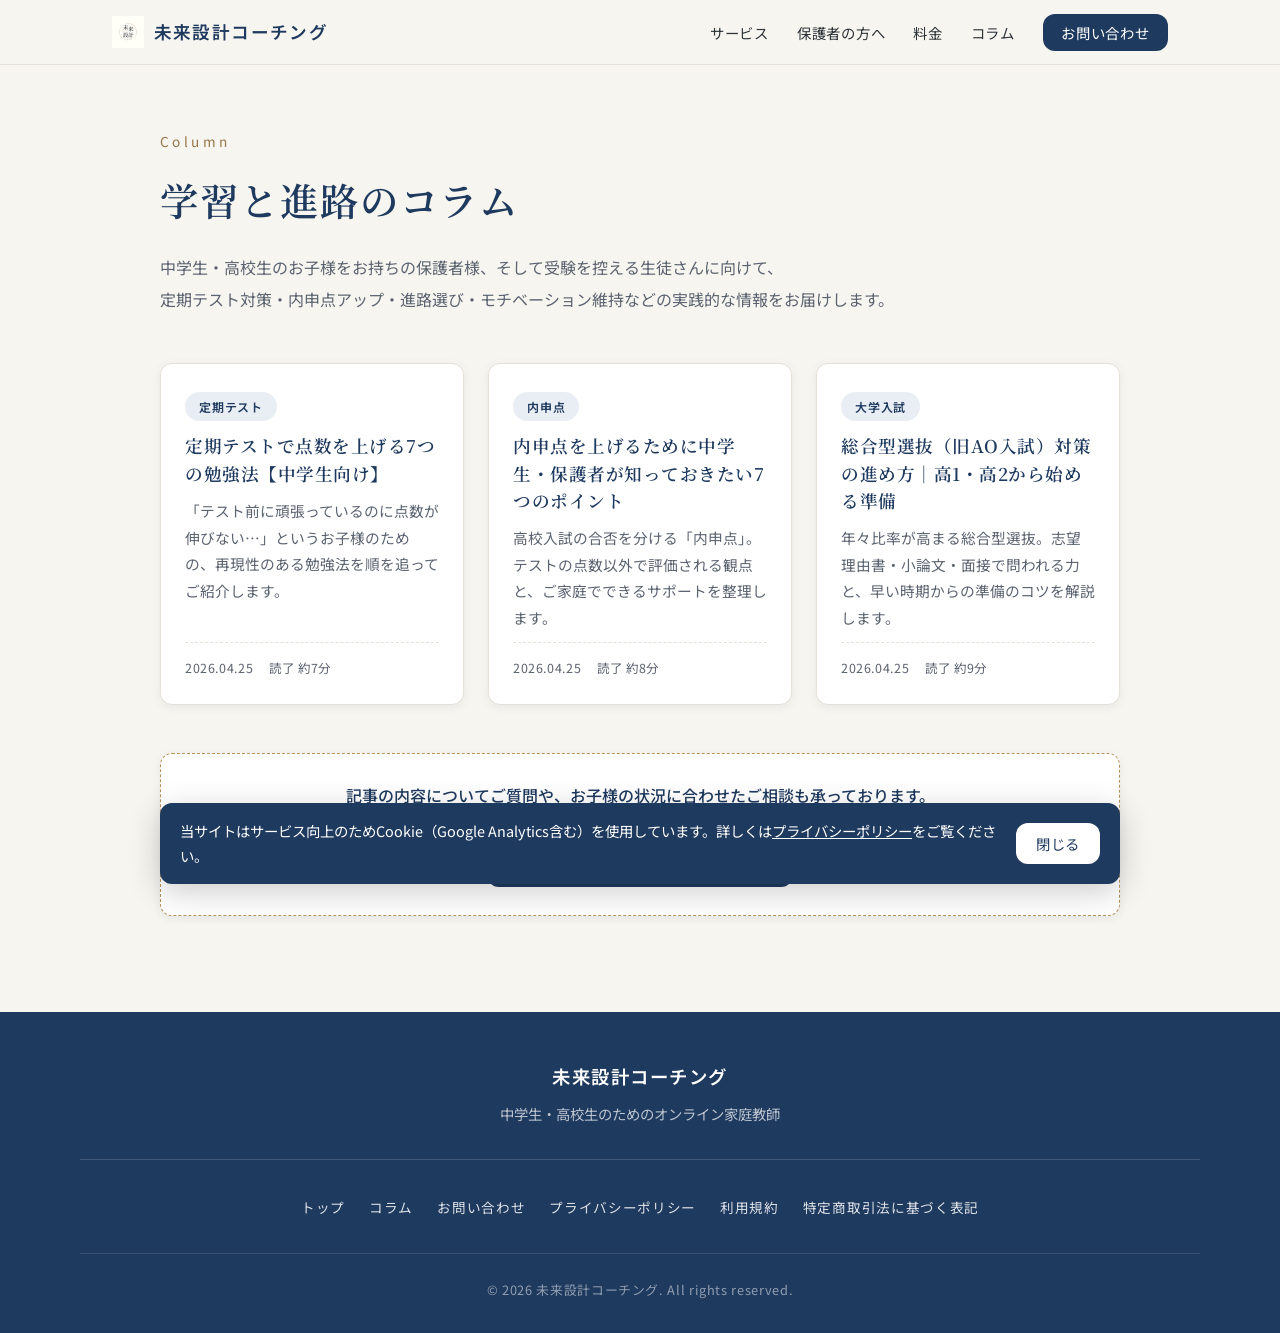
==== commit e0e7fd0f: "ロゴ差し替え + FAQ 3点修正 ロゴ: - 新ロゴ画像を images/logo.png (256x256, 39KB) と images/logo.webp (5.6KB) として追加 - 全H" ====
--- a/blog/index.html
+++ b/blog/index.html
@@ -8,8 +8,8 @@
   <meta name="theme-color" content="#1f3a5f">
 
   <link rel="canonical" href="https://online-miraiplan.github.io/mirai-coaching/blog/">
-  <link rel="icon" href="../favicon.svg" type="image/svg+xml">
-  <link rel="apple-touch-icon" href="../favicon.svg">
+  <link rel="icon" href="../images/logo.png" type="image/png">
+  <link rel="apple-touch-icon" href="../images/logo.png">
 
   <meta property="og:type" content="website">
   <meta property="og:url" content="https://online-miraiplan.github.io/mirai-coaching/blog/">
@@ -37,7 +37,7 @@
   <header class="header">
     <nav class="nav">
       <a href="../" class="nav__logo" aria-label="未来設計コーチング トップへ">
-        <img src="../favicon.svg" alt="" width="28" height="28" class="nav__logo-img">
+        <img src="../images/logo.png" alt="" width="28" height="28" class="nav__logo-img">
         <span>未来設計コーチング</span>
       </a>
       <ul class="nav__menu">
--- a/style.css
+++ b/style.css
@@ -738,6 +738,62 @@
   vertical-align: middle;
 }
 
+.optional {
+  display: inline-block;
+  font-size: 0.7rem;
+  background: transparent;
+  color: var(--color-text-muted);
+  padding: 0.1rem 0.5rem;
+  border: 1px solid var(--color-border);
+  border-radius: 2px;
+  margin-left: 0.5rem;
+  vertical-align: middle;
+}
+
+.form__notice {
+  margin: 0 0 1.5rem;
+  padding: 0.9rem 1.1rem;
+  background: var(--color-sub-soft);
+  border-radius: var(--radius-sm);
+  font-size: 0.9rem;
+  line-height: 1.7;
+  color: var(--color-text);
+}
+
+.form__notice strong {
+  color: var(--color-primary);
+  font-weight: 700;
+}
+
+.form__divider {
+  margin: 2rem 0 1rem;
+  padding: 0;
+  font-size: 0.82rem;
+  color: var(--color-text-muted);
+  letter-spacing: 0.08em;
+  text-align: center;
+  position: relative;
+}
+
+.form__divider::before,
+.form__divider::after {
+  content: "";
+  display: inline-block;
+  width: 30%;
+  max-width: 120px;
+  height: 1px;
+  background: var(--color-border);
+  vertical-align: middle;
+  margin: 0 0.85rem;
+}
+
+.form__help {
+  margin: 0.45rem 0 0;
+  font-size: 0.8rem;
+  color: var(--color-text-muted);
+  line-height: 1.6;
+}
+
 .form__input {
   width: 100%;
   padding: 0.85rem 1rem;
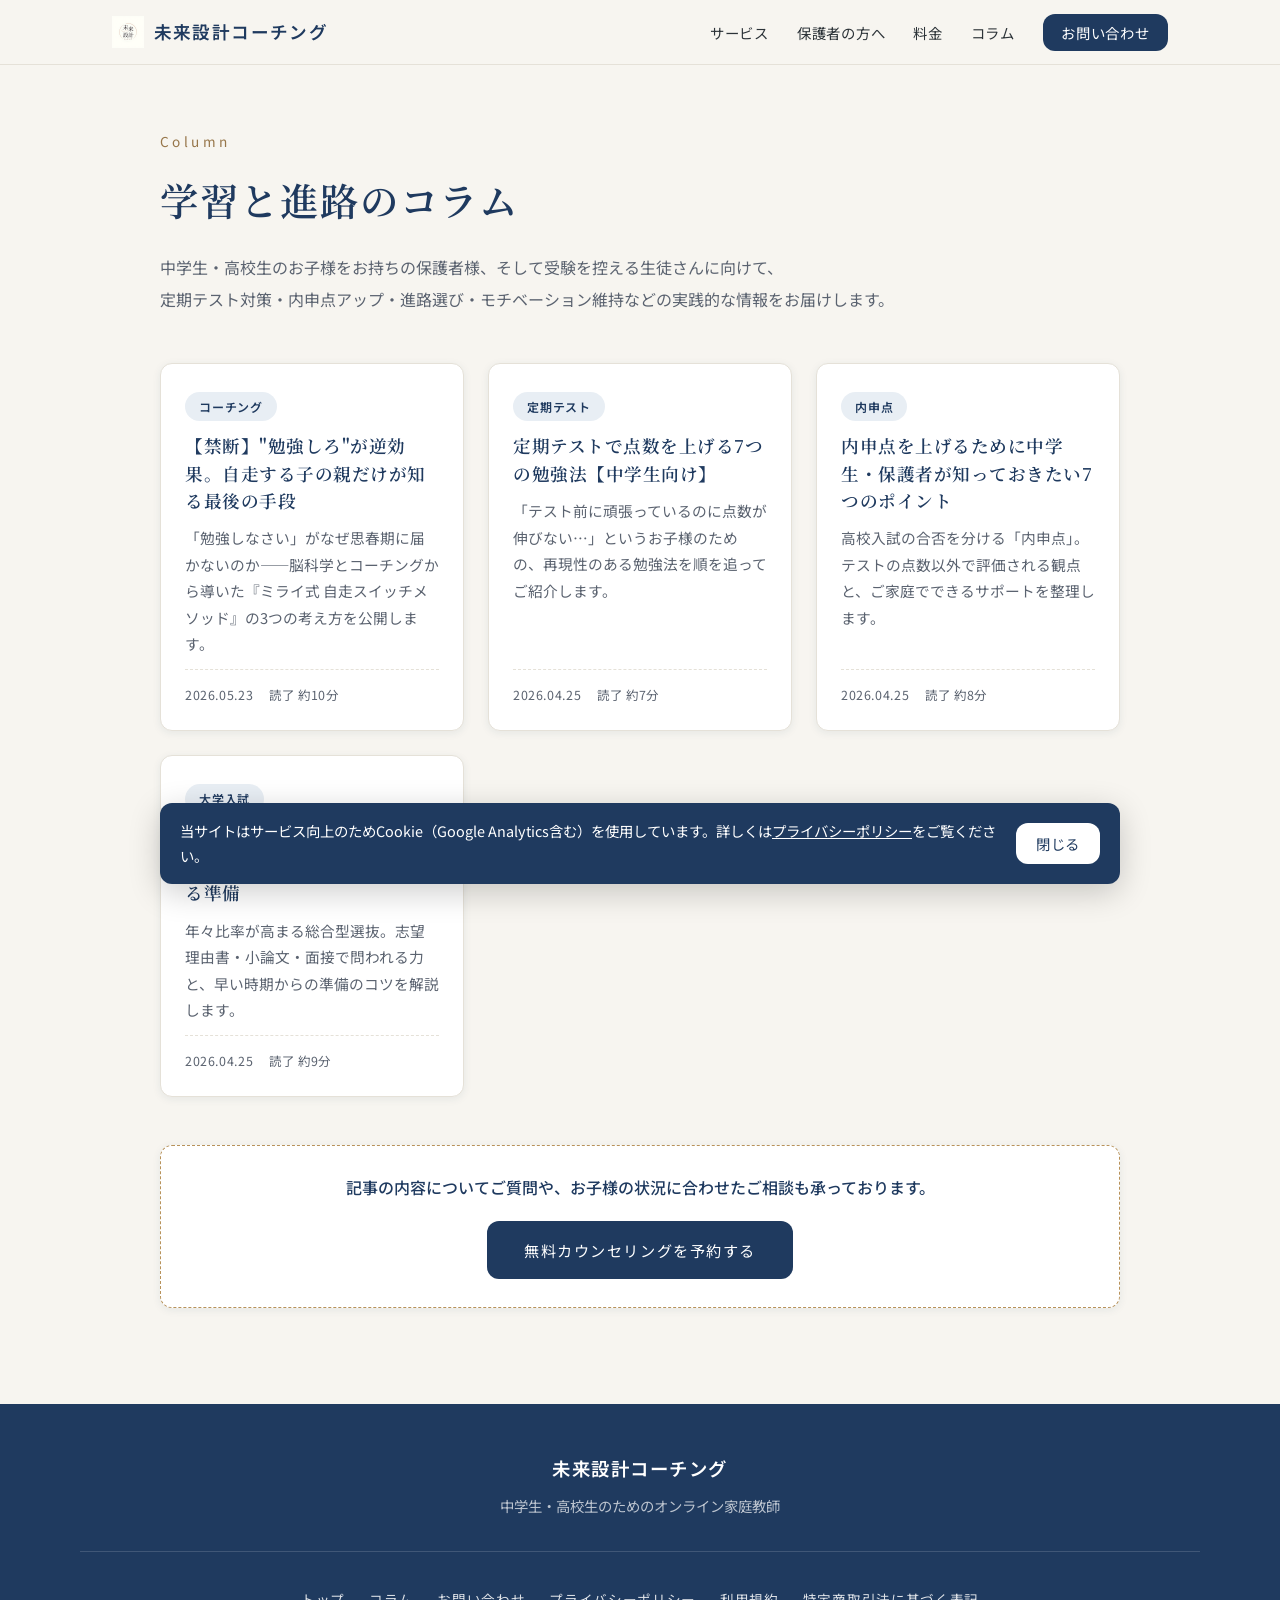
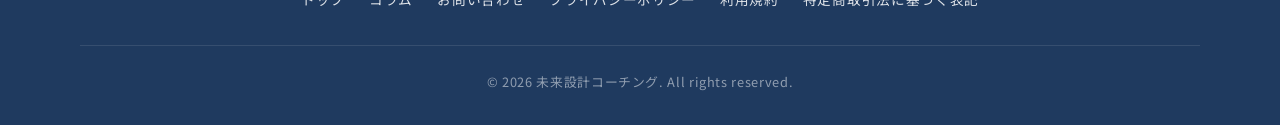
==== commit 185155ff: "コラム追加: 自走スイッチメソッド (思春期の保護者向け) - blog/jisou-switch-method.html を新規作成 (コーチングカテゴリ) - blog/index.html の一" ====
--- a/blog/index.html
+++ b/blog/index.html
@@ -60,6 +60,19 @@
       </p>
 
       <ul class="blog-list__cards">
+        <li>
+          <a href="jisou-switch-method.html" class="blog-card">
+            <span class="blog-card__category">コーチング</span>
+            <h2 class="blog-card__title">【禁断】"勉強しろ"が逆効果。自走する子の親だけが知る最後の手段</h2>
+            <p class="blog-card__excerpt">
+              「勉強しなさい」がなぜ思春期に届かないのか――脳科学とコーチングから導いた『ミライ式 自走スイッチメソッド』の3つの考え方を公開します。
+            </p>
+            <p class="blog-card__meta">
+              <time datetime="2026-05-23">2026.05.23</time>
+              <span>読了 約10分</span>
+            </p>
+          </a>
+        </li>
         <li>
           <a href="teiki-test-points-up.html" class="blog-card">
             <span class="blog-card__category">定期テスト</span>
--- a/style.css
+++ b/style.css
@@ -3305,6 +3305,84 @@
   }
 }
 
+/* ===== Concerns checklist (お悩みリスト) ===== */
+.concerns {
+  list-style: none;
+  padding: 0;
+  margin: 2.5rem auto 0;
+  max-width: 720px;
+  display: flex;
+  flex-direction: column;
+  gap: 0.85rem;
+  text-align: left;
+}
+
+.concern {
+  display: flex;
+  align-items: center;
+  gap: 1rem;
+  padding: 1.25rem 1.5rem;
+  background: #fff;
+  border: 1px solid var(--color-border);
+  border-radius: var(--radius);
+  box-shadow: var(--shadow-sm);
+  transition: transform 0.2s, box-shadow 0.2s, border-color 0.2s;
+}
+
+.concern:hover {
+  transform: translateX(3px);
+  box-shadow: var(--shadow-md);
+  border-color: var(--color-accent);
+}
+
+.concern__check {
+  display: inline-flex;
+  align-items: center;
+  justify-content: center;
+  width: 36px;
+  height: 36px;
+  flex-shrink: 0;
+  border-radius: 50%;
+  background: var(--color-accent);
+  color: #fff;
+  box-shadow: 0 2px 6px rgba(184, 146, 90, 0.3);
+}
+
+.concern__text {
+  font-size: 1rem;
+  line-height: 1.7;
+  color: var(--color-text);
+}
+
+.concern__text strong {
+  color: var(--color-primary);
+  font-weight: 700;
+  background: linear-gradient(transparent 65%, rgba(184, 146, 90, 0.22) 65%);
+  padding: 0 0.05em;
+}
+
+@media (max-width: 560px) {
+  .concerns {
+    gap: 0.65rem;
+    margin-top: 2rem;
+  }
+  .concern {
+    padding: 1rem 1.15rem;
+    gap: 0.8rem;
+  }
+  .concern__check {
+    width: 32px;
+    height: 32px;
+  }
+  .concern__check svg {
+    width: 18px;
+    height: 18px;
+  }
+  .concern__text {
+    font-size: 0.95rem;
+  }
+}
+
 /* ===== Blog list ===== */
 .blog-list {
   padding: 4rem 1.5rem 6rem;
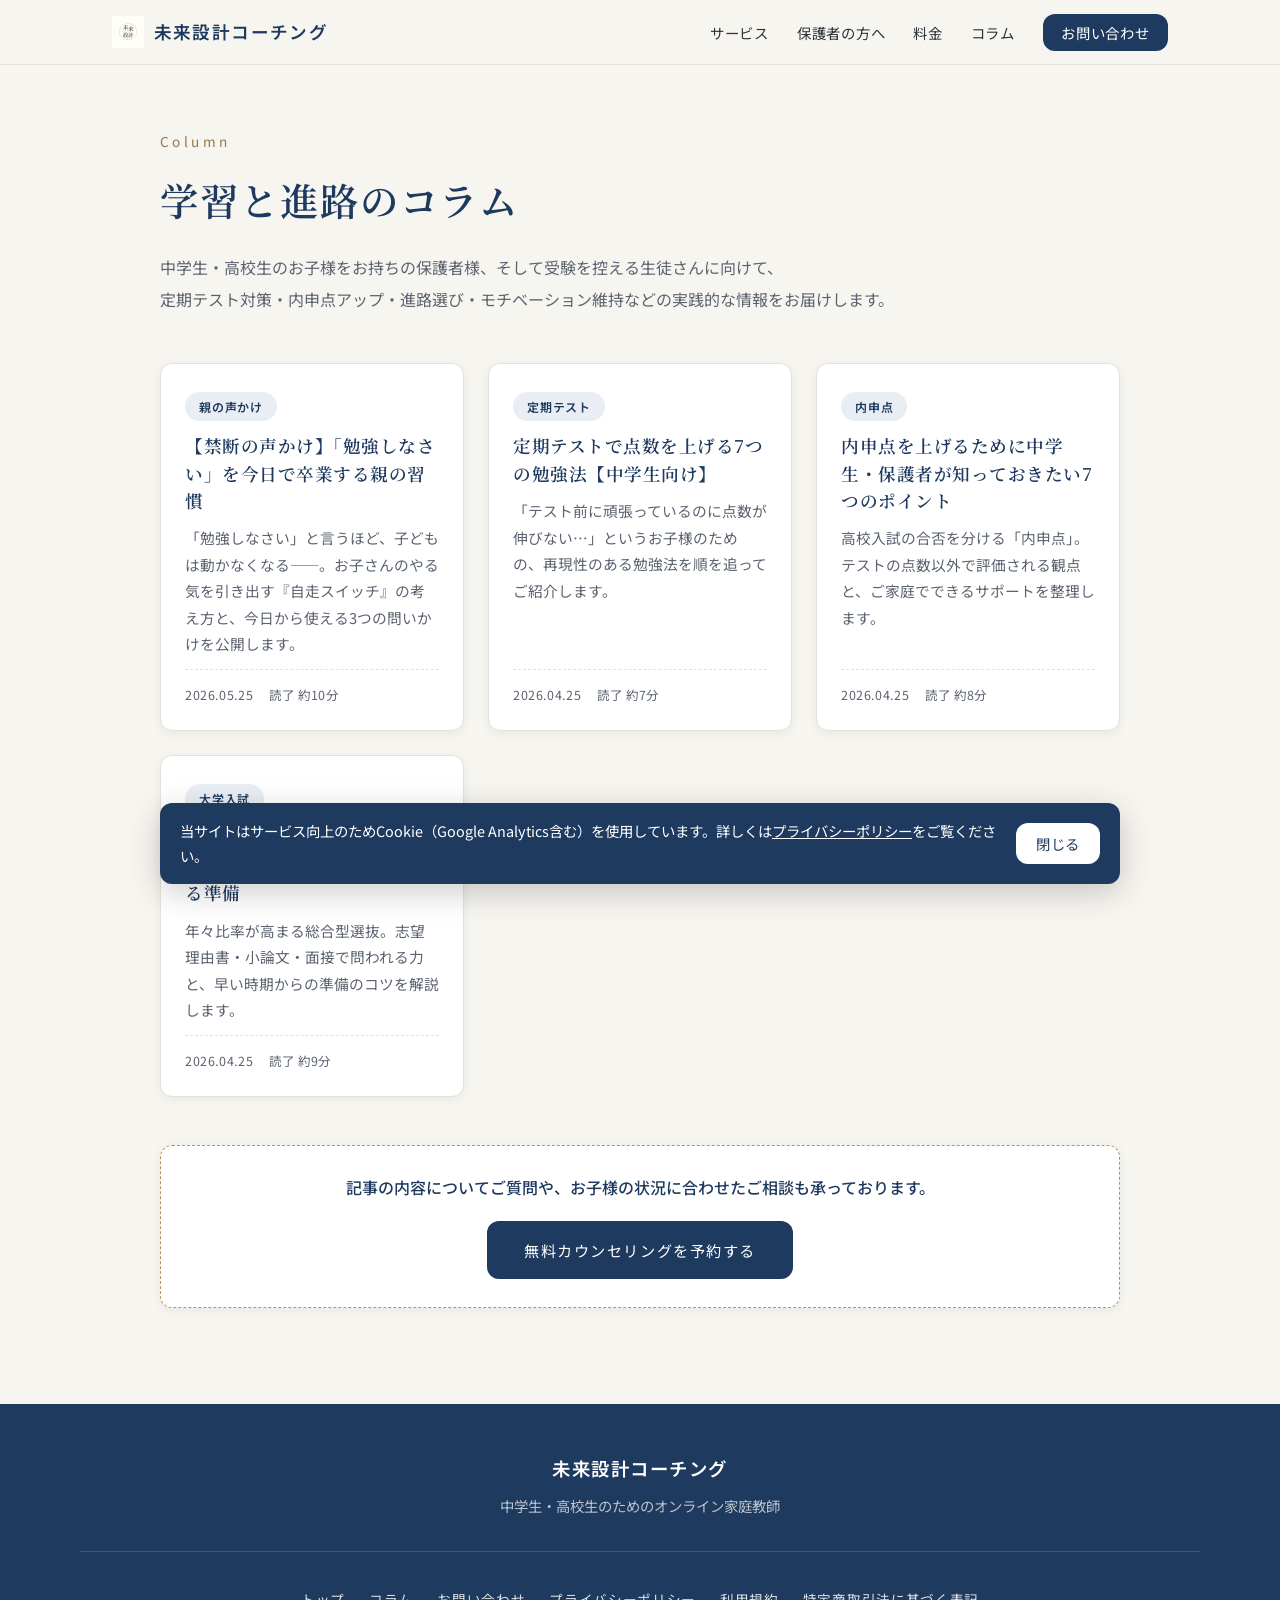
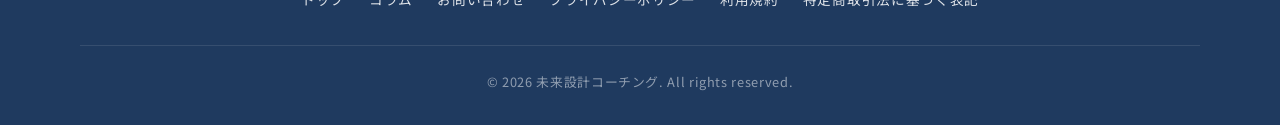
==== commit f3aa9afe: "コラム追加: 「勉強しなさい」を卒業する親の声かけ記事 思春期の子のやる気を引き出す『自走スイッチ』メソッドと3つの問いかけを 保護者向けに紹介し、公式LINE・公式サイトの無料相談へ導線を設ける記事" ====
--- a/blog/index.html
+++ b/blog/index.html
@@ -61,14 +61,14 @@
 
       <ul class="blog-list__cards">
         <li>
-          <a href="jisou-switch-method.html" class="blog-card">
-            <span class="blog-card__category">コーチング</span>
-            <h2 class="blog-card__title">【禁断】"勉強しろ"が逆効果。自走する子の親だけが知る最後の手段</h2>
+          <a href="oya-no-koekake-jiso-switch.html" class="blog-card">
+            <span class="blog-card__category">親の声かけ</span>
+            <h2 class="blog-card__title">【禁断の声かけ】「勉強しなさい」を今日で卒業する親の習慣</h2>
             <p class="blog-card__excerpt">
-              「勉強しなさい」がなぜ思春期に届かないのか――脳科学とコーチングから導いた『ミライ式 自走スイッチメソッド』の3つの考え方を公開します。
+              「勉強しなさい」と言うほど、子どもは動かなくなる――。お子さんのやる気を引き出す『自走スイッチ』の考え方と、今日から使える3つの問いかけを公開します。
             </p>
             <p class="blog-card__meta">
-              <time datetime="2026-05-23">2026.05.23</time>
+              <time datetime="2026-05-25">2026.05.25</time>
               <span>読了 約10分</span>
             </p>
           </a>
--- a/style.css
+++ b/style.css
@@ -3586,6 +3586,26 @@
   letter-spacing: 0.03em;
 }
 
+.article__inner blockquote {
+  margin: 1.5rem 0;
+  padding: 1.15rem 1.45rem;
+  border-left: 4px solid var(--color-accent);
+  background: var(--color-sub-soft);
+  border-radius: var(--radius-sm);
+}
+
+.article__inner blockquote p {
+  margin: 0;
+  font-size: 1rem;
+  line-height: 1.95;
+  color: var(--color-primary);
+  font-weight: 600;
+}
+
+.article__inner blockquote p + p {
+  margin-top: 0.6rem;
+}
+
 .article__h3 {
   font-family: var(--font-serif);
   font-size: 1.08rem;
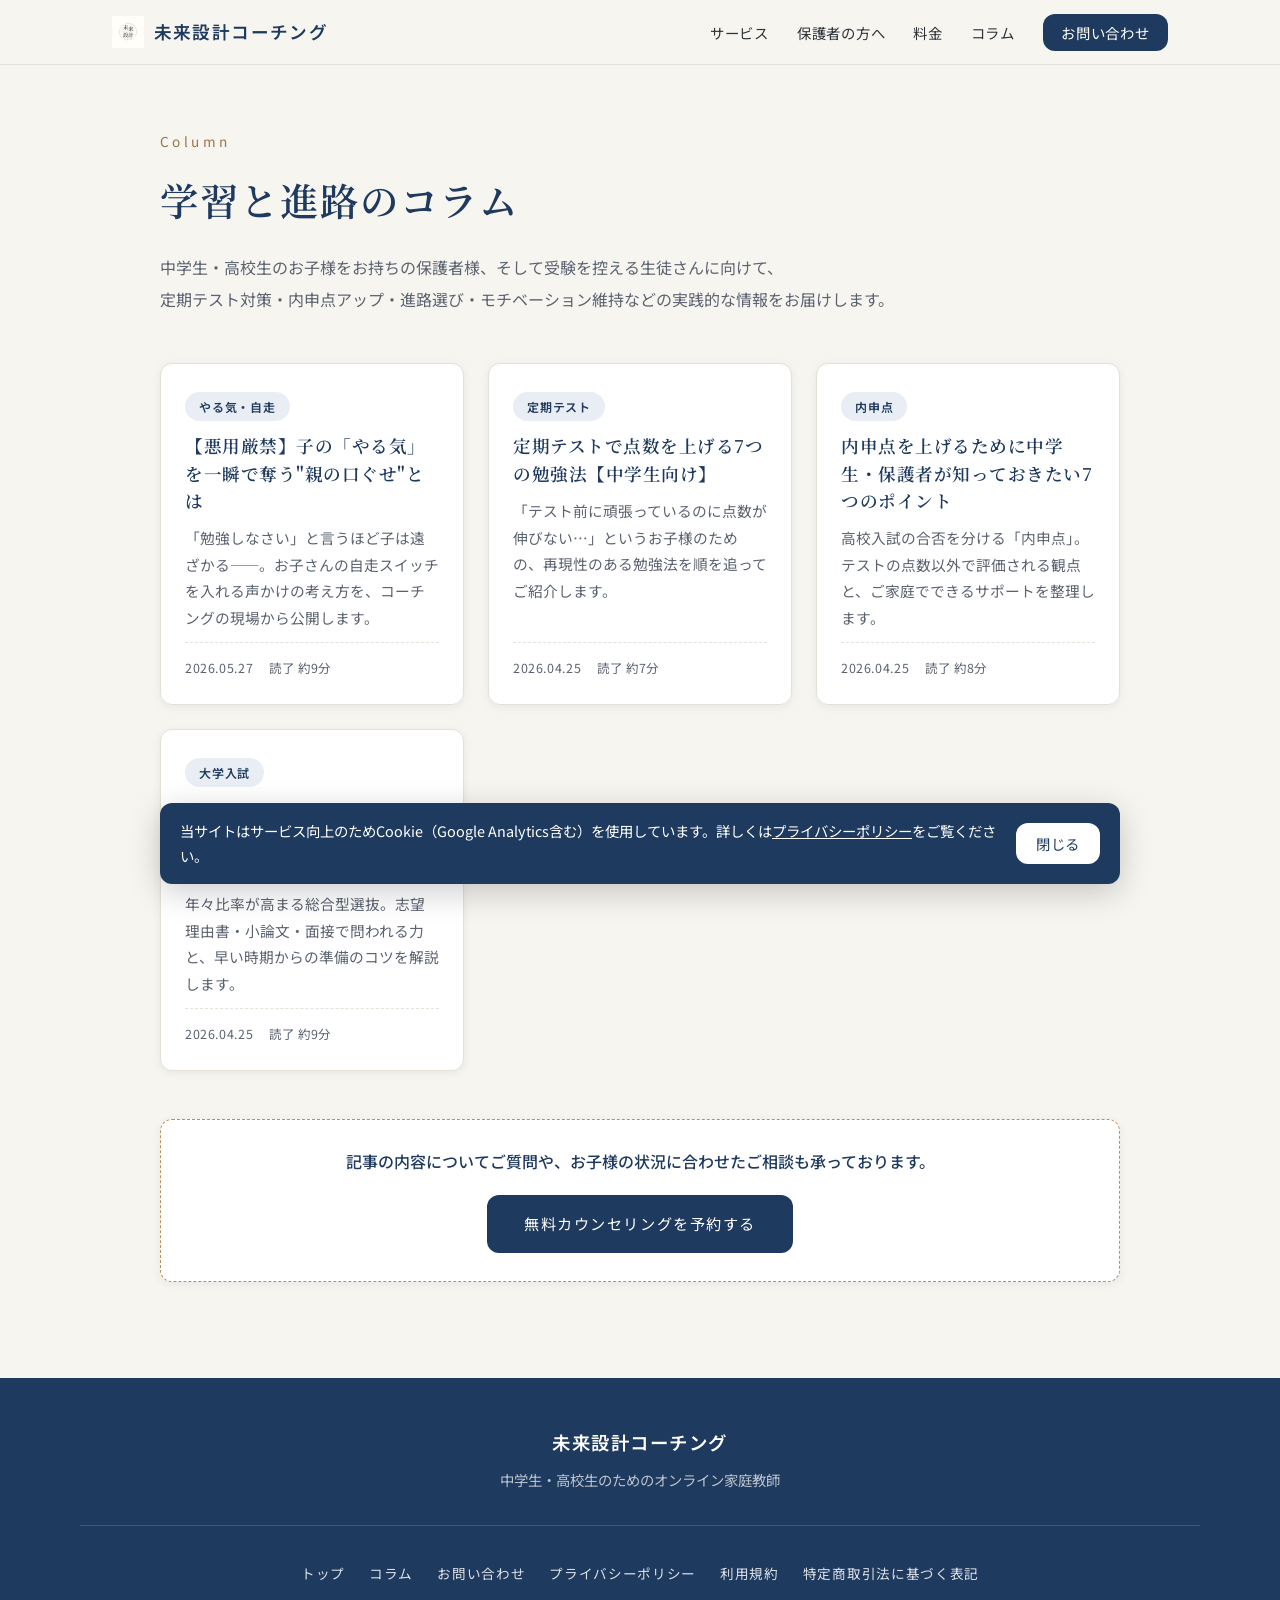
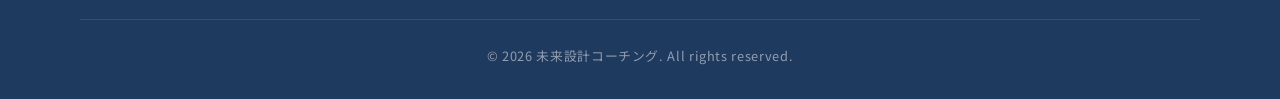
==== commit fb04912b: "コラム「自走スイッチ・メソッド」記事を追加 「勉強しなさい」を封印し子の自走を促す声かけをテーマにした 保護者向けコラムを追加。ブログ一覧・サイトマップにも登録し、 引用ブロック等の記事用スタイルを " ====
--- a/blog/index.html
+++ b/blog/index.html
@@ -61,15 +61,15 @@
 
       <ul class="blog-list__cards">
         <li>
-          <a href="oya-no-koekake-jiso-switch.html" class="blog-card">
-            <span class="blog-card__category">親の声かけ</span>
-            <h2 class="blog-card__title">【禁断の声かけ】「勉強しなさい」を今日で卒業する親の習慣</h2>
+          <a href="jisou-switch-method.html" class="blog-card">
+            <span class="blog-card__category">やる気・自走</span>
+            <h2 class="blog-card__title">【悪用厳禁】子の「やる気」を一瞬で奪う"親の口ぐせ"とは</h2>
             <p class="blog-card__excerpt">
-              「勉強しなさい」と言うほど、子どもは動かなくなる――。お子さんのやる気を引き出す『自走スイッチ』の考え方と、今日から使える3つの問いかけを公開します。
+              「勉強しなさい」と言うほど子は遠ざかる――。お子さんの自走スイッチを入れる声かけの考え方を、コーチングの現場から公開します。
             </p>
             <p class="blog-card__meta">
-              <time datetime="2026-05-25">2026.05.25</time>
-              <span>読了 約10分</span>
+              <time datetime="2026-05-27">2026.05.27</time>
+              <span>読了 約9分</span>
             </p>
           </a>
         </li>
--- a/style.css
+++ b/style.css
@@ -3586,26 +3586,6 @@
   letter-spacing: 0.03em;
 }
 
-.article__inner blockquote {
-  margin: 1.5rem 0;
-  padding: 1.15rem 1.45rem;
-  border-left: 4px solid var(--color-accent);
-  background: var(--color-sub-soft);
-  border-radius: var(--radius-sm);
-}
-
-.article__inner blockquote p {
-  margin: 0;
-  font-size: 1rem;
-  line-height: 1.95;
-  color: var(--color-primary);
-  font-weight: 600;
-}
-
-.article__inner blockquote p + p {
-  margin-top: 0.6rem;
-}
-
 .article__h3 {
   font-family: var(--font-serif);
   font-size: 1.08rem;
@@ -3642,6 +3622,51 @@
 }
 
 .article__list li strong {
+  color: var(--color-primary);
+  font-weight: 700;
+}
+
+.article__quote {
+  margin: 1.75rem 0;
+  padding: 1.1rem 1.4rem;
+  background: var(--color-sub-soft);
+  border-left: 4px solid var(--color-accent);
+  border-radius: 0 var(--radius) var(--radius) 0;
+  font-family: var(--font-serif);
+  font-size: 1.02rem;
+  line-height: 1.95;
+  color: var(--color-primary);
+  font-weight: 500;
+}
+
+.article__quote p {
+  margin: 0 0 0.6rem;
+  font-size: inherit;
+  line-height: inherit;
+  color: inherit;
+}
+
+.article__quote p:last-child {
+  margin-bottom: 0;
+}
+
+.article__voice {
+  color: var(--color-text-muted);
+  font-style: normal;
+}
+
+.article__note {
+  margin: 1.75rem 0;
+  padding: 1.1rem 1.35rem;
+  background: rgba(184, 146, 90, 0.08);
+  border: 1px dashed var(--color-accent);
+  border-radius: var(--radius);
+  font-size: 0.94rem;
+  line-height: 1.9;
+  color: var(--color-text);
+}
+
+.article__note strong {
   color: var(--color-primary);
   font-weight: 700;
 }
